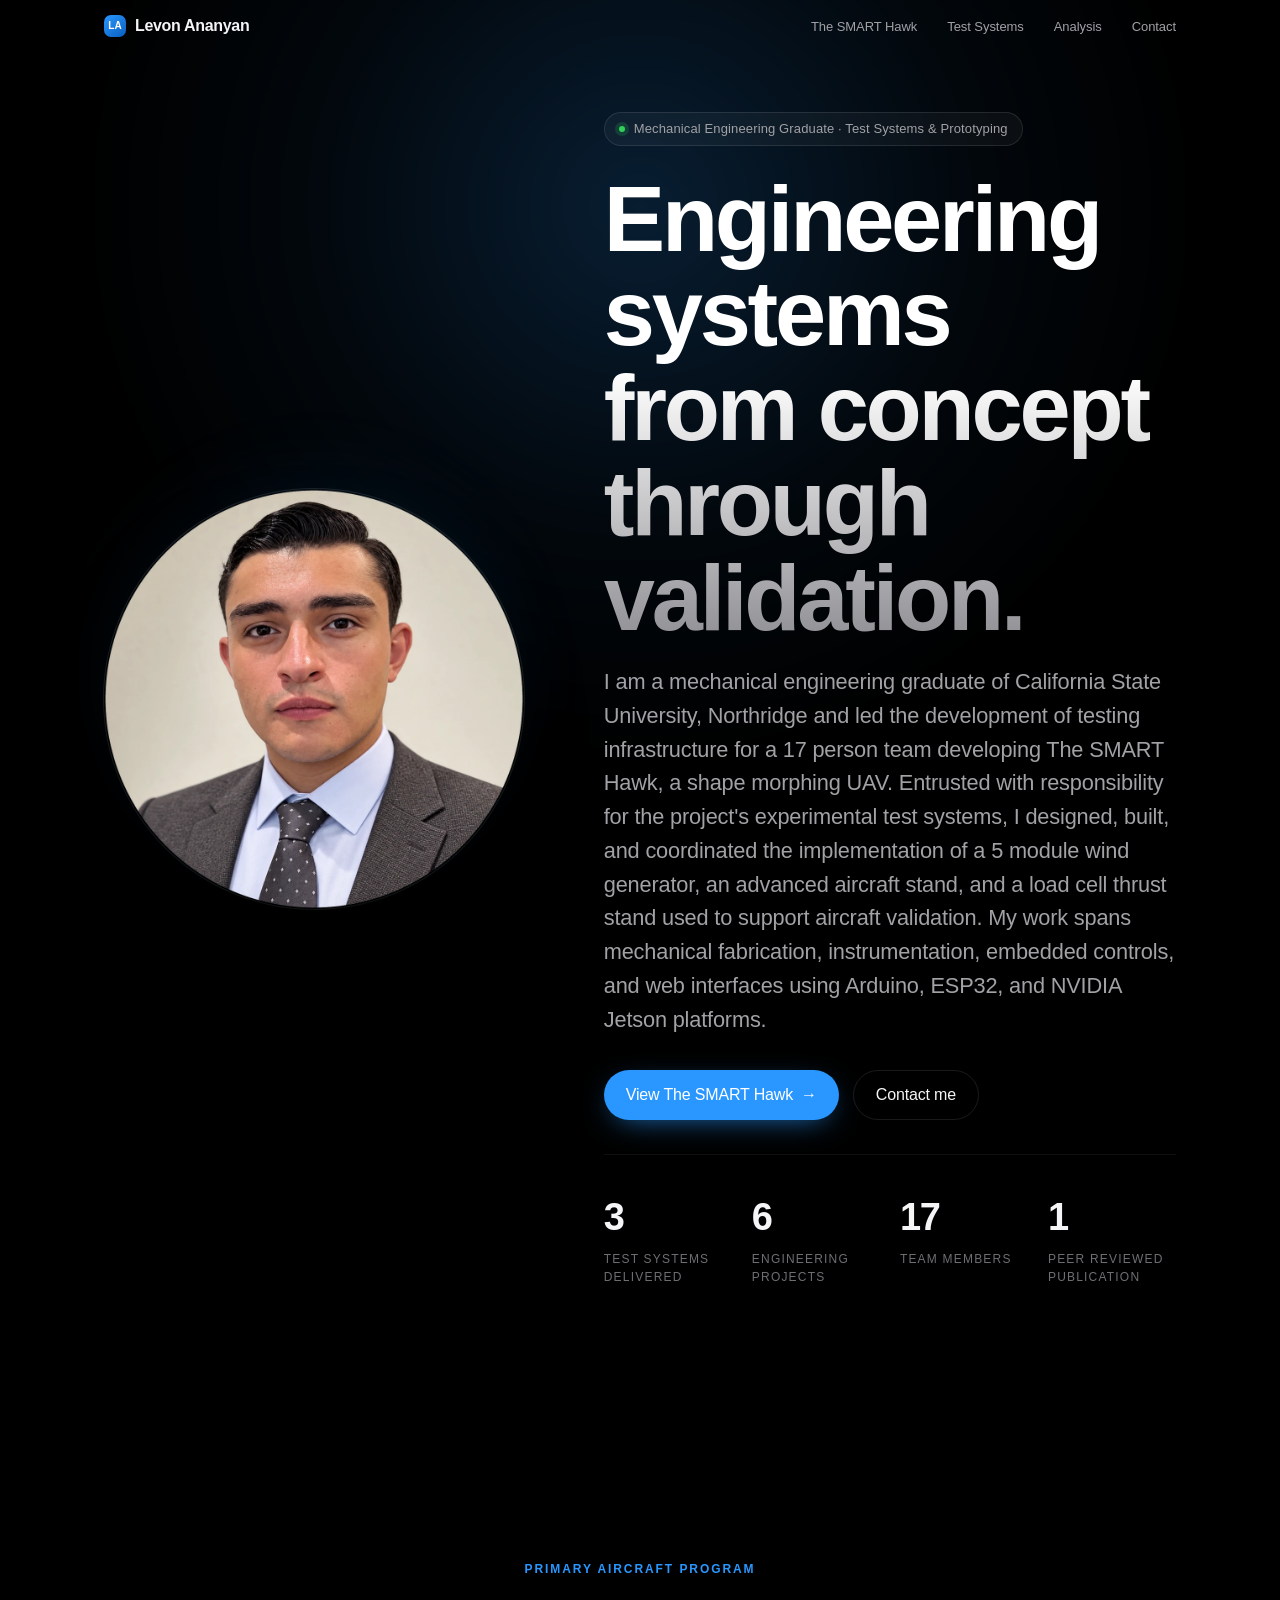
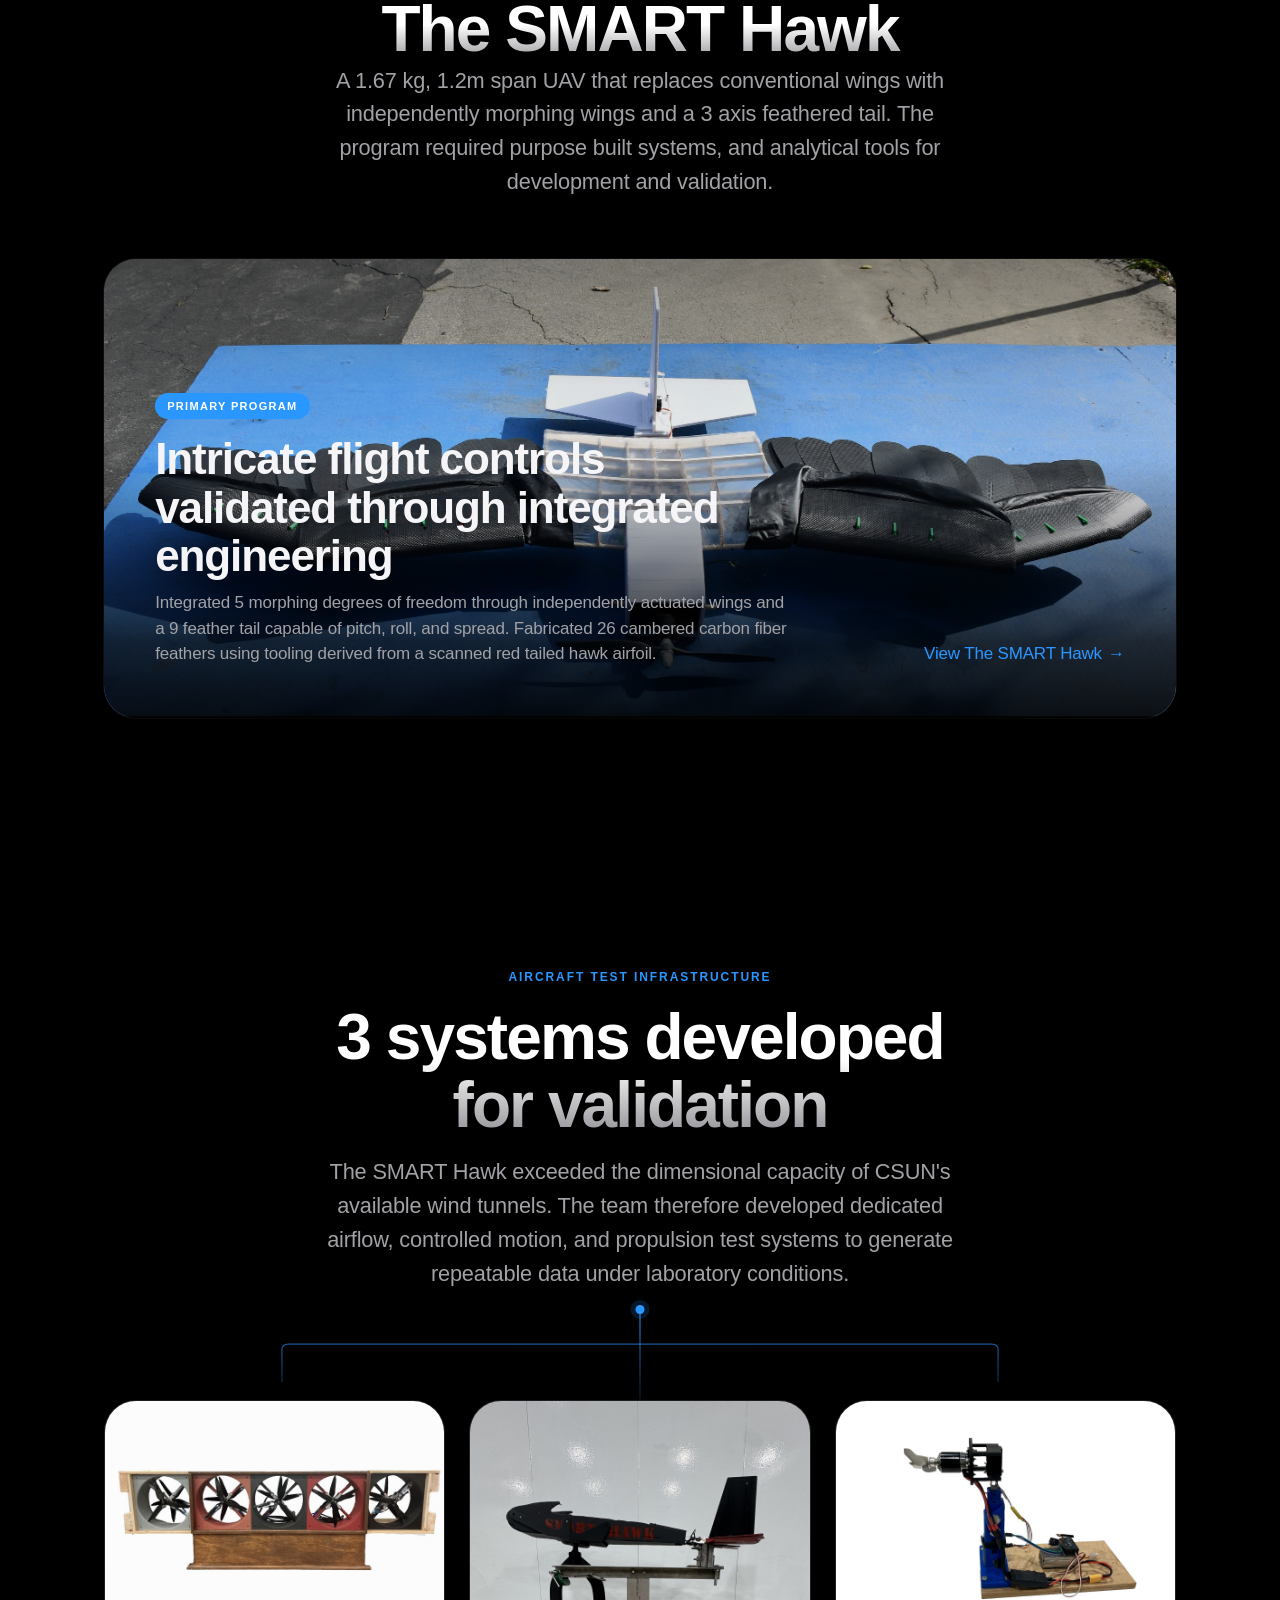
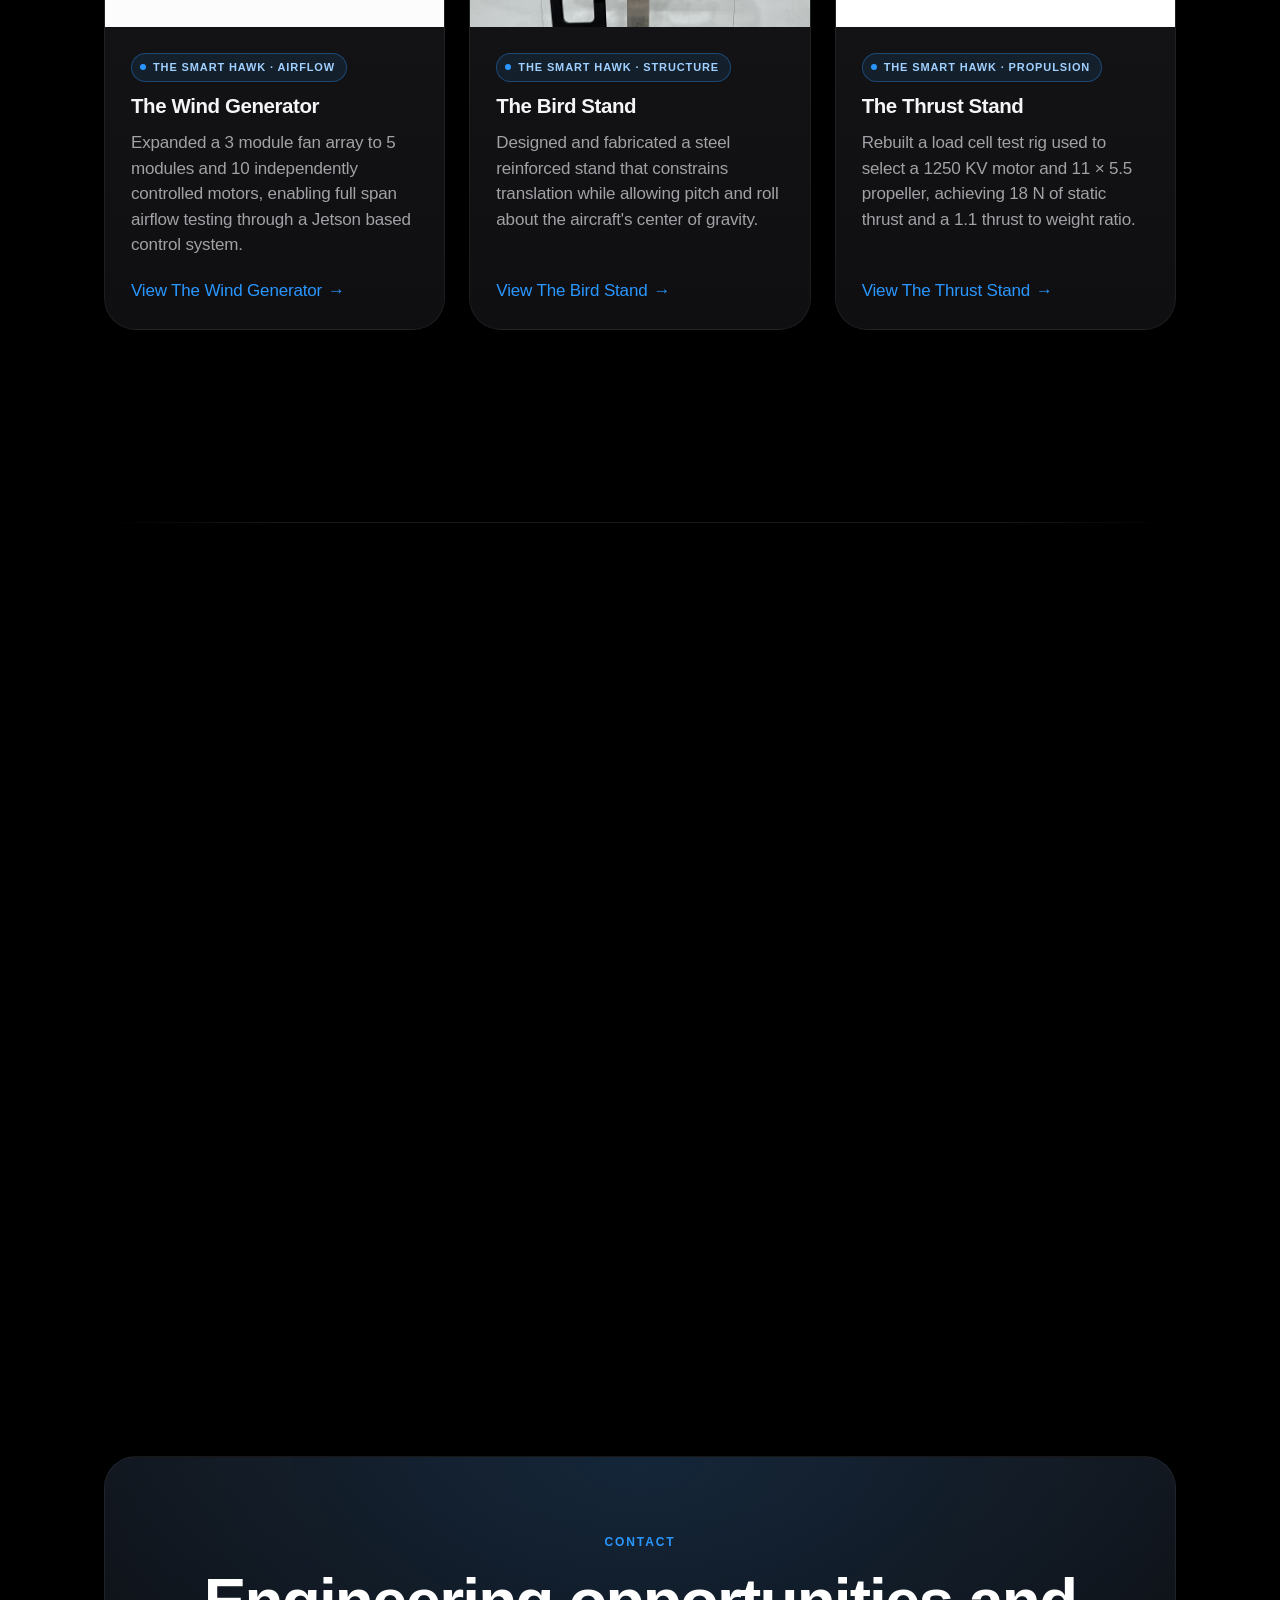
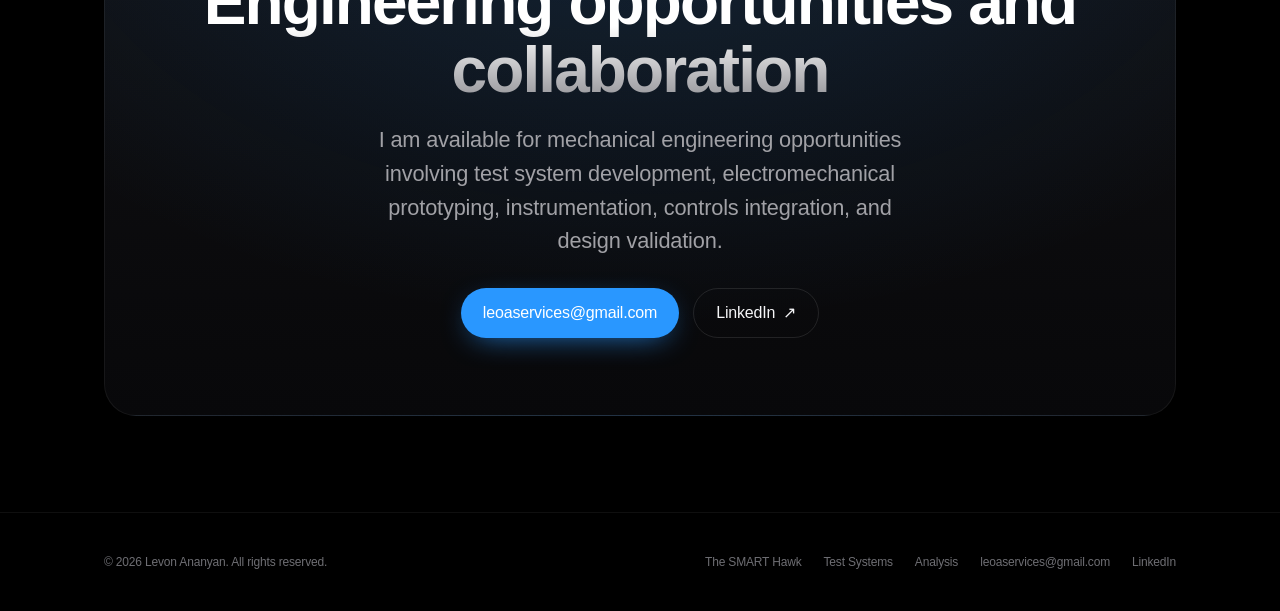
==== index.html @ ef53c71c "Initial commit: mechanical engineering portfolio site Static site: landing page plus five project pa" ====
<!DOCTYPE html>
<html lang="en">
<head>
<meta charset="utf-8">
<meta name="viewport" content="width=device-width, initial-scale=1">
<title>Levon Ananyan — Mechanical Engineering Portfolio</title>
<meta name="description" content="Mechanical engineering portfolio of Levon Ananyan, featuring The SMART Hawk and the test, controls, and analysis systems developed to validate it.">
<meta name="theme-color" content="#000000">
<meta property="og:title" content="Levon Ananyan — Mechanical Engineering Portfolio">
<meta property="og:description" content="The SMART Hawk and the engineering systems developed to design, test, and validate it.">
<meta property="og:type" content="website">
<link rel="stylesheet" href="assets/css/style.css">
</head>
<body>

<div class="progress" aria-hidden="true"></div>

<!-- ===================== NAV ===================== -->
<header class="nav">
  <div class="nav__inner">
    <a class="nav__brand" href="index.html">
      <span class="nav__mark">LA</span>
      <span>Levon Ananyan</span>
    </a>
    <nav>
      <ul class="nav__links">
        <li><a href="#smarthawk">The SMART Hawk</a></li>
        <li><a href="#program">Test Systems</a></li>
        <li><a href="#independent">Analysis</a></li>
        <li><a href="#contact">Contact</a></li>
      </ul>
    </nav>
    <button class="nav__toggle" aria-label="Open navigation menu" aria-expanded="false"><span></span></button>
  </div>
</header>

<main>

<!-- ===================== HERO / ABOUT ===================== -->
<section class="hero" id="about">
  <div class="hero__glow" aria-hidden="true"></div>
  <div class="wrap">
    <div class="hero__grid">

      <!-- PROFILE PICTURE -->
      <div class="hero__portrait" data-reveal="scale">
        <figure class="portrait">
          <picture>
            <source srcset="assets/img/profile.webp" type="image/webp">
            <img src="assets/img/profile.png" alt="Levon Ananyan, mechanical engineering graduate">
          </picture>
        </figure>
      </div>

      <!-- DESCRIPTION OF ME -->
      <div>
        <p class="hero__role" data-reveal style="--d:60ms">
          <span class="dot" aria-hidden="true"></span> Mechanical Engineering Graduate · Test Systems &amp; Prototyping
        </p>
        <h1 class="display gradient-text hero__name" data-reveal style="--d:140ms">
          Engineering systems<br>from concept<br>through validation.
        </h1>
        <p class="lead" data-reveal style="--d:230ms">
          I am a mechanical engineering graduate of California State University, Northridge and led the development of testing infrastructure for a 17 person team developing The SMART Hawk, a shape morphing UAV. Entrusted with responsibility for the project's experimental test systems, I designed, built, and coordinated the implementation of a 5 module wind generator, an advanced aircraft stand, and a load cell thrust stand used to support aircraft validation. My work spans mechanical fabrication, instrumentation, embedded controls, and web interfaces using Arduino, ESP32, and NVIDIA Jetson platforms.
        </p>
        <div class="hero__actions" data-reveal style="--d:320ms">
          <a class="btn" href="#smarthawk">View The SMART Hawk <span aria-hidden="true">→</span></a>
          <a class="btn btn--ghost" href="#contact">Contact me</a>
        </div>

        <div class="stats" data-reveal style="--d:400ms">
          <div class="stat"><div class="stat__n">3</div><div class="stat__l">Test systems delivered</div></div>
          <div class="stat"><div class="stat__n">6</div><div class="stat__l">Engineering projects</div></div>
          <div class="stat"><div class="stat__n">17</div><div class="stat__l">Team members</div></div>
          <div class="stat"><div class="stat__n">1</div><div class="stat__l">Peer reviewed publication</div></div>
        </div>
      </div>

    </div>
  </div>
  <div class="scroll-cue" aria-hidden="true">
    <span>Explore projects</span><span class="scroll-cue__line"></span>
  </div>
</section>

<!-- ===================== FEATURED — SMARTHAWK ===================== -->
<section class="section featured" id="smarthawk">
  <div class="wrap">
    <div class="center" style="margin-bottom:clamp(32px,5vw,60px)">
      <p class="eyebrow" data-reveal>Primary aircraft program</p>
      <h2 class="h1 gradient-text" data-reveal style="--d:80ms">The SMART Hawk</h2>
      <p class="lead" data-reveal style="--d:160ms;margin-inline:auto;max-width:660px">
        A 1.67 kg, 1.2m span UAV that replaces conventional wings with independently
        morphing wings and a 3 axis feathered tail. The program required purpose built systems,
         and analytical tools for development and validation.
      </p>
    </div>

    <div class="featured__media" data-reveal="scale" style="--d:220ms">
      <figure class="media media--21x9 parallax" data-label="The SMART Hawk aircraft">
        <img src="assets/img/smarthawk-hero.jpg" alt="The SMART Hawk with both morphing wings fully extended" data-parallax="0.10">
      </figure>
      <div class="featured__overlay">
        <div class="featured__copy">
          <span class="badge">Primary program</span>
          <h3 class="h2">Intricate flight controls validated through integrated engineering</h3>
          <p class="body" style="margin-top:10px">
            Integrated 5 morphing degrees of freedom through independently actuated wings and a
            9 feather tail capable of pitch, roll, and spread. Fabricated 26 cambered carbon fiber
            feathers using tooling derived from a scanned red tailed hawk airfoil.
          </p>
        </div>
        <a class="link" href="projects/smarthawk.html">View The SMART Hawk <span class="chev">→</span></a>
      </div>
    </div>
  </div>
</section>

<!-- ===================== THE SMARTHAWK PROGRAM (PROJECTS 01–03) ===================== -->
<section class="section section--tight" id="program">
  <div class="wrap">

    <div class="center" style="max-width:660px;margin:0 auto clamp(10px,2vw,20px)">
      <p class="eyebrow" data-reveal>Aircraft test infrastructure</p>
      <h2 class="h1 gradient-text" data-reveal style="--d:80ms">3 systems developed for validation</h2>
      <p class="lead" data-reveal style="--d:160ms;margin-top:16px">
        The SMART Hawk exceeded the dimensional capacity of CSUN's available wind tunnels.
        The team therefore developed dedicated airflow, controlled motion, and propulsion test
        systems to generate repeatable data under laboratory conditions.
      </p>
    </div>

    <!-- Branch diagram: SmartHawk splits into the three projects below -->
    <div class="lineage" data-reveal aria-hidden="true">
      <span class="lineage__node"></span>
      <svg viewBox="0 0 1000 100" preserveAspectRatio="none" role="presentation">
        <defs>
          <linearGradient id="lineageGrad" gradientUnits="userSpaceOnUse" x1="0" y1="0" x2="0" y2="100">
            <stop offset="0%"   stop-color="#2997ff" stop-opacity=".85"/>
            <stop offset="100%" stop-color="#2997ff" stop-opacity=".14"/>
          </linearGradient>
        </defs>
        <path pathLength="1" d="M500 0 V38"/>
        <path pathLength="1" d="M500 38 H172 Q166 38 166 44 V100"/>
        <path pathLength="1" d="M500 38 V100"/>
        <path pathLength="1" d="M500 38 H828 Q834 38 834 44 V100"/>
      </svg>
    </div>

    <div class="grid-3" data-stagger="110">

      <!-- PROJECT 1 — WIND GENERATOR -->
      <a class="card" href="projects/wind-generator.html" data-reveal>
        <div class="card__media">
          <figure class="media media--3x2" data-label="The Wind Generator">
            <img src="assets/img/wind-generator.jpg" alt="The Wind Generator in its 5 module open air configuration">
          </figure>
        </div>
        <div class="card__body">
          <span class="chip chip--program"><span class="chip__dot"></span>The SMART Hawk · Airflow</span>
          <h3 class="h3">The Wind Generator</h3>
          <p class="body">
            Expanded a 3 module fan array to 5 modules and 10 independently controlled
            motors, enabling full span airflow testing through a Jetson based control system.
          </p>
          <span class="link">View The Wind Generator <span class="chev">→</span></span>
        </div>
      </a>

      <!-- PROJECT 2 — BIRD STAND -->
      <a class="card" href="projects/bird-stand.html" data-reveal>
        <div class="card__media">
          <figure class="media media--3x2" data-label="The Bird Stand">
            <img src="assets/img/bird-stand.jpg" alt="The Bird Stand supporting The SMART Hawk">
          </figure>
        </div>
        <div class="card__body">
          <span class="chip chip--program"><span class="chip__dot"></span>The SMART Hawk · Structure</span>
          <h3 class="h3">The Bird Stand</h3>
          <p class="body">
            Designed and fabricated a steel reinforced stand that constrains translation while
            allowing pitch and roll about the aircraft's center of gravity.
          </p>
          <span class="link">View The Bird Stand <span class="chev">→</span></span>
        </div>
      </a>

      <!-- PROJECT 3 — THRUST STAND -->
      <a class="card" href="projects/thrust-stand.html" data-reveal>
        <div class="card__media">
          <figure class="media media--3x2" data-label="The Thrust Stand">
            <img src="assets/img/thrust-stand.jpg" alt="The Thrust Stand configured for motor and propeller testing">
          </figure>
        </div>
        <div class="card__body">
          <span class="chip chip--program"><span class="chip__dot"></span>The SMART Hawk · Propulsion</span>
          <h3 class="h3">The Thrust Stand</h3>
          <p class="body">
            Rebuilt a load cell test rig used to select a 1250 KV motor and 11 &times; 5.5 propeller,
            achieving 18 N of static thrust and a 1.1 thrust to weight ratio.
          </p>
          <span class="link">View The Thrust Stand <span class="chev">→</span></span>
        </div>
      </a>

    </div>
  </div>
</section>

<!-- ===================== INDEPENDENT WORK (PROJECT 04) ===================== -->
<section class="section section--tight" id="independent">
  <div class="wrap">
    <hr class="rule" style="margin-bottom:clamp(48px,7vw,90px)">

    <div style="margin-bottom:clamp(24px,3vw,38px)">
      <p class="eyebrow" data-reveal style="color:var(--text-mute)">Independent fluid systems analysis</p>
      <h2 class="h1 gradient-text" data-reveal style="--d:80ms">Engineering analysis</h2>
      <p class="lead" data-reveal style="--d:160ms;max-width:640px;margin-top:16px">
        An independent numerical study developed to compare pipe network friction models and
        quantify their effect on converged flow distribution and outlet pressure.
      </p>
    </div>

    <!-- PROJECT 4 — STANDALONE -->
    <a class="card card--wide" href="projects/project-4.html" data-reveal>
      <div class="card__media">
        <figure class="media media--3x2 media--contain media--paper" data-label="The Hardy Cross Calculator pipe network">
          <img src="assets/img/project-4.jpg" alt="10 pipe network evaluated with The Hardy Cross Calculator">
        </figure>
      </div>
      <div class="card__body">
        <span class="chip chip--solo"><span class="chip__dot"></span>Independent · Fluid systems</span>
        <h3 class="h2">The Hardy Cross Calculator</h3>
        <p class="body">
          Developed an Excel based Hardy Cross solver for a 10 pipe, 3 loop cast iron network,
          completing 8 iterations per loop to compare Darcy Weisbach and Hazen Williams results.
        </p>
        <span class="link">View The Hardy Cross Calculator <span class="chev">→</span></span>
      </div>
    </a>
  </div>
</section>

<!-- ===================== CONTACT ===================== -->
<section class="section section--tight" id="contact">
  <div class="wrap">
    <div class="contact" data-reveal="scale">
      <p class="eyebrow">Contact</p>
      <h2 class="h1 gradient-text" style="margin-bottom:18px">Engineering opportunities and collaboration</h2>
      <p class="lead" style="max-width:560px;margin:0 auto 30px">
        I am available for mechanical engineering opportunities involving test system development,
        electromechanical prototyping, instrumentation, controls integration, and design validation.
      </p>
      <div style="display:flex;gap:14px;justify-content:center;flex-wrap:wrap">
        <a class="btn" href="mailto:leoaservices@gmail.com">leoaservices@gmail.com</a>
        <a class="btn btn--ghost" href="https://www.linkedin.com/in/levon-ananyan-566929194/" target="_blank" rel="noopener">LinkedIn <span aria-hidden="true">&#8599;</span></a>
      </div>
    </div>
  </div>
</section>

</main>

<!-- ===================== FOOTER ===================== -->
<footer class="footer">
  <div class="wrap footer__inner">
    <span>© <span data-year></span> Levon Ananyan. All rights reserved.</span>
    <nav class="footer__links">
      <a href="#smarthawk">The SMART Hawk</a>
      <a href="#program">Test Systems</a>
      <a href="#independent">Analysis</a>
      <a href="mailto:leoaservices@gmail.com">leoaservices@gmail.com</a>
      <a href="https://www.linkedin.com/in/levon-ananyan-566929194/" target="_blank" rel="noopener">LinkedIn</a>
    </nav>
  </div>
</footer>

<script src="assets/js/main.js"></script>
</body>
</html>
---- assets/css/style.css ----
/* ==========================================================================
   Levon Ananyan — Engineering Portfolio
   style.css  ·  dark, minimal, motion-forward
   ========================================================================== */

/* ---- Design tokens ------------------------------------------------------ */
:root{
  --bg:            #000000;
  --bg-elev:       #08080a;
  --bg-card:       #0f0f11;
  --bg-card-hi:    #16161a;
  --text:          #f5f5f7;
  --text-dim:      #a1a1a6;
  --text-mute:     #6e6e73;
  --accent:        #2997ff;
  --accent-2:      #5ac8fa;
  --line:          rgba(255,255,255,.10);
  --line-soft:     rgba(255,255,255,.06);

  --radius-sm: 14px;
  --radius:    22px;
  --radius-lg: 32px;

  --maxw:  1120px;
  --maxw-narrow: 780px;
  --nav-h: 52px;

  --ease:      cubic-bezier(.22,.61,.36,1);
  --ease-out:  cubic-bezier(.16,1,.30,1);

  --font: "SF Pro Display","SF Pro Text",-apple-system,BlinkMacSystemFont,"Segoe UI",Inter,Roboto,Helvetica,Arial,sans-serif;
  --mono: ui-monospace,SFMono-Regular,"SF Mono",Menlo,Consolas,monospace;
}

/* ---- Reset -------------------------------------------------------------- */
*,*::before,*::after{box-sizing:border-box;}
html{-webkit-text-size-adjust:100%;scroll-behavior:smooth;}
body{
  margin:0;
  background:var(--bg);
  color:var(--text);
  font-family:var(--font);
  font-size:17px;
  line-height:1.5;
  letter-spacing:-.01em;
  -webkit-font-smoothing:antialiased;
  -moz-osx-font-smoothing:grayscale;
  overflow-x:hidden;
}
img,svg,video{display:block;max-width:100%;}
a{color:inherit;text-decoration:none;}
button{font:inherit;color:inherit;background:none;border:0;cursor:pointer;}
h1,h2,h3,h4,p,figure{margin:0;}
::selection{background:var(--accent);color:#fff;}

/* Custom scrollbar (WebKit) */
::-webkit-scrollbar{width:11px;}
::-webkit-scrollbar-track{background:#000;}
::-webkit-scrollbar-thumb{background:#2a2a2e;border-radius:99px;border:3px solid #000;}
::-webkit-scrollbar-thumb:hover{background:#3d3d43;}

/* ---- Layout helpers ----------------------------------------------------- */
.wrap{width:100%;max-width:var(--maxw);margin-inline:auto;padding-inline:24px;}
.wrap--narrow{max-width:var(--maxw-narrow);}
.section{padding-block:clamp(88px,12vw,160px);position:relative;}
section[id]{scroll-margin-top:calc(var(--nav-h) + 24px);}
.section--tight{padding-block:clamp(56px,8vw,96px);}
.center{text-align:center;}

/* ---- Type scale --------------------------------------------------------- */
.eyebrow{
  font-size:12px;font-weight:600;letter-spacing:.16em;text-transform:uppercase;
  color:var(--accent);margin-bottom:18px;
}
.display{
  font-size:clamp(44px,7.4vw,92px);
  line-height:1.03;font-weight:700;letter-spacing:-.035em;
}
.h1{font-size:clamp(36px,5.4vw,64px);line-height:1.06;font-weight:700;letter-spacing:-.03em;}
.h2{font-size:clamp(28px,3.6vw,44px);line-height:1.1;font-weight:600;letter-spacing:-.025em;}
.h3{font-size:clamp(20px,2.2vw,26px);line-height:1.2;font-weight:600;letter-spacing:-.02em;}
.lead{font-size:clamp(18px,1.7vw,22px);line-height:1.55;color:var(--text-dim);font-weight:400;}
.body{color:var(--text-dim);}
.small{font-size:14px;color:var(--text-mute);}
.gradient-text{
  background:linear-gradient(180deg,#ffffff 0%,#ffffff 42%,#8e8e93 100%);
  -webkit-background-clip:text;background-clip:text;color:transparent;
}

/* ---- Link with arrow (Apple-style) -------------------------------------- */
.link{
  display:inline-flex;align-items:center;gap:6px;
  color:var(--accent);font-size:17px;font-weight:400;
  transition:opacity .3s var(--ease);
}
.link .chev{transition:transform .35s var(--ease-out);display:inline-block;}
.link:hover{text-decoration:underline;text-underline-offset:4px;}
.link:hover .chev{transform:translateX(4px);}

.btn{
  display:inline-flex;align-items:center;gap:8px;
  padding:12px 22px;border-radius:980px;
  background:var(--accent);color:#fff;font-size:16px;font-weight:500;
  transition:transform .3s var(--ease-out),background .3s var(--ease),box-shadow .3s var(--ease);
  box-shadow:0 8px 30px -12px rgba(41,151,255,.9);
}
.btn:hover{background:#1a86f0;transform:translateY(-2px);box-shadow:0 16px 40px -14px rgba(41,151,255,1);}
.btn--ghost{
  background:transparent;color:var(--text);border:1px solid var(--line);box-shadow:none;
}
.btn--ghost:hover{background:rgba(255,255,255,.07);border-color:rgba(255,255,255,.22);}

/* ---- Scroll progress bar ------------------------------------------------ */
.progress{
  position:fixed;top:0;left:0;height:2px;width:100%;transform-origin:0 50%;
  transform:scaleX(0);z-index:120;
  background:linear-gradient(90deg,var(--accent),var(--accent-2));
}

/* ---- Navigation --------------------------------------------------------- */
.nav{
  position:fixed;inset:0 0 auto 0;height:var(--nav-h);z-index:100;
  display:flex;align-items:center;
  background:rgba(10,10,12,0);
  border-bottom:1px solid transparent;
  transition:background .4s var(--ease),border-color .4s var(--ease),backdrop-filter .4s var(--ease);
}
.nav.is-stuck{
  background:rgba(12,12,14,.72);
  -webkit-backdrop-filter:saturate(180%) blur(20px);
  backdrop-filter:saturate(180%) blur(20px);
  border-bottom-color:var(--line-soft);
}
.nav__inner{width:100%;max-width:var(--maxw);margin-inline:auto;padding-inline:24px;
  display:flex;align-items:center;justify-content:space-between;gap:24px;}
.nav__brand{font-size:16px;font-weight:600;letter-spacing:-.02em;display:flex;align-items:center;gap:9px;}
.nav__mark{
  width:22px;height:22px;border-radius:7px;display:grid;place-items:center;
  background:linear-gradient(140deg,var(--accent),#0a5fbf);
  font-size:10px;font-weight:700;letter-spacing:.02em;color:#fff;
}
.nav__links{display:flex;align-items:center;gap:30px;list-style:none;margin:0;padding:0;}
.nav__links a{
  font-size:13px;color:var(--text-dim);letter-spacing:-.005em;
  transition:color .25s var(--ease);position:relative;
}
.nav__links a::after{
  content:"";position:absolute;left:0;right:0;bottom:-6px;height:1px;
  background:var(--text);transform:scaleX(0);transform-origin:0 50%;
  transition:transform .35s var(--ease-out);
}
.nav__links a:hover{color:var(--text);}
.nav__links a:hover::after,
.nav__links a.is-active::after{transform:scaleX(1);}
.nav__links a.is-active{color:var(--text);}
.nav__toggle{display:none;width:28px;height:28px;place-items:center;}
.nav__toggle span{display:block;width:18px;height:1.5px;background:var(--text);position:relative;transition:.3s var(--ease);}
.nav__toggle span::before,.nav__toggle span::after{
  content:"";position:absolute;left:0;width:18px;height:1.5px;background:var(--text);transition:.3s var(--ease);}
.nav__toggle span::before{top:-6px;}
.nav__toggle span::after{top:6px;}
.nav.is-open .nav__toggle span{background:transparent;}
.nav.is-open .nav__toggle span::before{top:0;transform:rotate(45deg);}
.nav.is-open .nav__toggle span::after{top:0;transform:rotate(-45deg);}

/* ---- Media / image placeholder ------------------------------------------ */
.media{
  position:relative;overflow:hidden;border-radius:var(--radius);
  background:var(--bg-card);isolation:isolate;
}
.media img{width:100%;height:100%;object-fit:cover;
  transition:transform 1s var(--ease-out),opacity .8s var(--ease);}
.media--1x1{aspect-ratio:1/1;}
.media--4x3{aspect-ratio:4/3;}
.media--3x2{aspect-ratio:3/2;}
.media--16x9{aspect-ratio:16/9;}
.media--21x9{aspect-ratio:21/9;}
.media--4x5{aspect-ratio:4/5;}

/* Placeholder state: shown until a real image file exists */
.media.is-empty img{display:none;}
.media.is-empty{
  background:
    radial-gradient(120% 90% at 50% 0%,rgba(41,151,255,.16),transparent 62%),
    linear-gradient(160deg,#15151a 0%,#0b0b0e 60%,#0a0a0c 100%);
  border:1px solid var(--line-soft);
}
.media.is-empty::before{
  content:"";position:absolute;inset:0;opacity:.5;
  background-image:linear-gradient(rgba(255,255,255,.045) 1px,transparent 1px),
                   linear-gradient(90deg,rgba(255,255,255,.045) 1px,transparent 1px);
  background-size:44px 44px;
  -webkit-mask-image:radial-gradient(80% 70% at 50% 45%,#000 30%,transparent 100%);
  mask-image:radial-gradient(80% 70% at 50% 45%,#000 30%,transparent 100%);
}
.media.is-empty::after{
  content:attr(data-label);
  position:absolute;inset:0;display:grid;place-items:center;
  padding:24px;text-align:center;
  font-size:12px;font-weight:600;letter-spacing:.14em;text-transform:uppercase;
  color:rgba(245,245,247,.42);
}

/* ---- Hero --------------------------------------------------------------- */
.hero{
  position:relative;min-height:100svh;display:flex;align-items:center;
  padding-block:calc(var(--nav-h) + 60px) 120px;overflow:hidden;
}
.hero__glow{
  position:absolute;top:-28%;left:50%;translate:-50% 0;
  width:min(1200px,130vw);aspect-ratio:1;pointer-events:none;z-index:0;
  background:radial-gradient(circle at 50% 50%,rgba(41,151,255,.20),rgba(41,151,255,.05) 38%,transparent 66%);
  filter:blur(20px);
  animation:drift 16s var(--ease) infinite alternate;
}
@keyframes drift{
  from{transform:translate(-2%,-2%) scale(1);}
  to  {transform:translate(3%,3%)  scale(1.10);}
}
.hero__grid{
  position:relative;z-index:1;
  display:grid;grid-template-columns:minmax(0,.85fr) minmax(0,1.15fr);
  gap:clamp(32px,6vw,80px);align-items:center;
}
.hero__portrait{max-width:420px;width:100%;}
.hero__portrait .media{
  border-radius:var(--radius-lg);
  box-shadow:0 40px 90px -40px rgba(0,0,0,.9),0 0 0 1px var(--line-soft);
}
.hero__name{margin-bottom:20px;}
.hero__role{
  display:inline-flex;align-items:center;gap:9px;margin-bottom:26px;
  padding:6px 14px;border-radius:980px;border:1px solid var(--line);
  background:rgba(255,255,255,.04);
  font-size:13px;color:var(--text-dim);letter-spacing:.01em;
}
.hero__role .dot{width:6px;height:6px;border-radius:50%;background:#30d158;
  box-shadow:0 0 0 4px rgba(48,209,88,.16);}
.hero__actions{display:flex;flex-wrap:wrap;gap:14px;margin-top:34px;}
.scroll-cue{
  position:absolute;left:50%;bottom:30px;translate:-50% 0;z-index:2;
  display:flex;flex-direction:column;align-items:center;gap:8px;
  font-size:11px;letter-spacing:.18em;text-transform:uppercase;color:var(--text-mute);
}
.scroll-cue__line{width:1px;height:38px;background:linear-gradient(180deg,var(--text-mute),transparent);
  animation:cue 2.2s var(--ease) infinite;}
@keyframes cue{0%{opacity:.15;transform:scaleY(.3);transform-origin:top;}
  50%{opacity:1;transform:scaleY(1);transform-origin:top;}
  100%{opacity:.15;transform:scaleY(.3);transform-origin:bottom;}}

/* ---- Featured (Bird) ---------------------------------------------------- */
.featured{position:relative;}
.featured__media{
  position:relative;border-radius:var(--radius-lg);overflow:hidden;
  box-shadow:0 60px 120px -60px rgba(0,0,0,1),0 0 0 1px var(--line-soft);
}
.featured__media .media{border-radius:0;}
.featured__media::before{
  content:"";position:absolute;inset:0;z-index:1;pointer-events:none;
  background:linear-gradient(180deg,rgba(0,0,0,.34),rgba(0,0,0,0) 42%);
}
.featured__overlay{z-index:2;}
.featured__overlay{
  position:absolute;inset:auto 0 0 0;padding:clamp(24px,4vw,52px);
  background:linear-gradient(0deg,rgba(0,0,0,.92) 0%,rgba(0,0,0,.80) 20%,rgba(0,0,0,.40) 46%,rgba(0,0,0,.10) 68%,transparent 88%);
  display:flex;flex-wrap:wrap;align-items:flex-end;justify-content:space-between;gap:20px;
}
.featured__copy{max-width:640px;}
.badge{
  display:inline-block;padding:5px 12px;border-radius:980px;margin-bottom:16px;
  background:var(--accent);color:#fff;
  font-size:11px;font-weight:600;letter-spacing:.12em;text-transform:uppercase;
}
.parallax{will-change:transform;}

/* ---- Project grid ------------------------------------------------------- */
.grid-projects{
  display:grid;grid-template-columns:repeat(2,minmax(0,1fr));
  gap:clamp(18px,2.4vw,28px);
}
.card{
  position:relative;display:flex;flex-direction:column;
  background:linear-gradient(180deg,var(--bg-card-hi),var(--bg-card));
  border:1px solid var(--line-soft);border-radius:var(--radius-lg);
  overflow:hidden;isolation:isolate;
  transition:transform .5s var(--ease-out),border-color .5s var(--ease),box-shadow .5s var(--ease);
}
.card::after{ /* cursor-follow sheen */
  content:"";position:absolute;inset:0;pointer-events:none;opacity:0;z-index:2;
  background:radial-gradient(340px circle at var(--mx,50%) var(--my,50%),rgba(255,255,255,.07),transparent 62%);
  transition:opacity .4s var(--ease);
}
.card:hover{transform:translateY(-6px);border-color:rgba(255,255,255,.16);
  box-shadow:0 40px 70px -40px rgba(0,0,0,.95);}
.card:hover::after{opacity:1;}
.card:hover .media img{transform:scale(1.05);}
.card__media .media{border-radius:0;}
.card__body{padding:clamp(22px,2.6vw,32px);display:flex;flex-direction:column;gap:12px;flex:1;}
.card__meta{
  font-size:11px;font-weight:600;letter-spacing:.14em;text-transform:uppercase;color:var(--text-mute);
}
.card__body .link{margin-top:auto;padding-top:8px;}

/* ---- Split section (Manufacturing / About) ------------------------------ */
.split{
  display:grid;grid-template-columns:repeat(2,minmax(0,1fr));
  gap:clamp(28px,5vw,72px);align-items:center;
}
.split--reverse .split__media{order:2;}

/* ---- Stat row ----------------------------------------------------------- */
.stats{display:grid;grid-template-columns:repeat(4,minmax(0,1fr));gap:20px;
  border-top:1px solid var(--line-soft);padding-top:34px;margin-top:34px;}
.stat__n{font-size:clamp(26px,3vw,38px);font-weight:600;letter-spacing:-.03em;}
.stat__l{font-size:12px;letter-spacing:.1em;text-transform:uppercase;color:var(--text-mute);margin-top:4px;}

/* ---- Contact ------------------------------------------------------------ */
.contact{
  border-radius:var(--radius-lg);padding:clamp(40px,6vw,80px);text-align:center;
  background:radial-gradient(120% 140% at 50% 0%,rgba(41,151,255,.16),transparent 60%),
             linear-gradient(180deg,#111114,#08080a);
  border:1px solid var(--line-soft);
}

/* ---- Footer ------------------------------------------------------------- */
.footer{border-top:1px solid var(--line-soft);padding-block:40px;color:var(--text-mute);font-size:12px;}
.footer__inner{display:flex;flex-wrap:wrap;gap:16px;justify-content:space-between;align-items:center;}
.footer a{color:var(--text-mute);transition:color .25s var(--ease);}
.footer a:hover{color:var(--text);}
.footer__links{display:flex;gap:22px;flex-wrap:wrap;}

/* ---- Detail pages ------------------------------------------------------- */
.page-hero{padding-block:calc(var(--nav-h) + clamp(70px,10vw,130px)) clamp(40px,6vw,70px);position:relative;}
.crumb{display:inline-flex;align-items:center;gap:6px;color:var(--text-mute);font-size:13px;margin-bottom:26px;
  transition:color .25s var(--ease);}
.crumb:hover{color:var(--text);}
.specs{
  display:grid;grid-template-columns:repeat(auto-fit,minmax(280px,1fr));gap:1px;
  background:var(--line-soft);border:1px solid var(--line-soft);border-radius:var(--radius);overflow:hidden;
}
.spec{background:var(--bg-elev);padding:22px 24px;}
.spec__k{font-size:11px;letter-spacing:.12em;text-transform:uppercase;color:var(--text-mute);}
.spec__v{font-size:18px;font-weight:500;margin-top:6px;}
.gallery{display:grid;grid-template-columns:repeat(auto-fit,minmax(280px,1fr));gap:clamp(14px,2vw,22px);}
.prose{max-width:var(--maxw-narrow);}
.prose p{color:var(--text-dim);margin-bottom:18px;}
.prose h3{margin:38px 0 14px;}
.prose ul{color:var(--text-dim);padding-left:20px;margin:0 0 18px;}
.prose li{margin-bottom:8px;}

/* Evolution timeline */
.timeline{position:relative;display:grid;gap:clamp(40px,6vw,84px);}
.timeline::before{
  content:"";position:absolute;left:0;top:0;bottom:0;width:1px;
  background:linear-gradient(180deg,transparent,var(--line) 8%,var(--line) 92%,transparent);
}
.tl-item{position:relative;padding-left:clamp(28px,4vw,56px);}
.tl-item::before{
  content:"";position:absolute;left:-4px;top:10px;width:9px;height:9px;border-radius:50%;
  background:var(--accent);box-shadow:0 0 0 5px rgba(41,151,255,.16);
}
.tl-item__stage{font-size:11px;font-weight:600;letter-spacing:.14em;text-transform:uppercase;color:var(--accent);}
.tl-item__grid{display:grid;grid-template-columns:minmax(0,1fr) minmax(0,1fr);
  gap:clamp(20px,3vw,40px);align-items:center;margin-top:16px;}

/* Next-project pager */
.pager{border-top:1px solid var(--line-soft);padding-block:clamp(40px,6vw,72px);}
.pager__row{display:flex;flex-wrap:wrap;justify-content:space-between;align-items:center;gap:18px;}

/* ---- Scroll reveal ------------------------------------------------------ */
[data-reveal]{
  opacity:0;transform:translateY(26px);
  transition:opacity .9s var(--ease-out),transform .9s var(--ease-out);
  transition-delay:var(--d,0ms);
}
[data-reveal].is-in{opacity:1;transform:none;}
[data-reveal="scale"]{transform:scale(.965);}
[data-reveal="scale"].is-in{transform:none;}
[data-reveal="left"]{transform:translateX(-28px);}
[data-reveal="right"]{transform:translateX(28px);}
[data-reveal="left"].is-in,[data-reveal="right"].is-in{transform:none;}

/* ---- Responsive --------------------------------------------------------- */
@media (max-width:1024px), (max-height:760px){
  /* hero content gets tall — the scroll cue would collide with the stat row */
  .scroll-cue{display:none;}
}
@media (max-width:900px){
  .hero{min-height:0;padding-block:calc(var(--nav-h) + 48px) 80px;}
  .hero__grid{grid-template-columns:1fr;text-align:left;}
  .hero__portrait{max-width:280px;}
  .grid-projects{grid-template-columns:1fr;}
  .split{grid-template-columns:1fr;}
  .split--reverse .split__media{order:0;}
  .stats{grid-template-columns:repeat(2,1fr);row-gap:26px;}
  .tl-item__grid{grid-template-columns:1fr;}
  .nav__links{
    position:fixed;inset:var(--nav-h) 0 auto 0;flex-direction:column;align-items:stretch;gap:0;
    background:rgba(12,12,14,.94);
    -webkit-backdrop-filter:blur(20px);backdrop-filter:blur(20px);
    border-bottom:1px solid var(--line-soft);
    padding:8px 24px 20px;
    opacity:0;visibility:hidden;transform:translateY(-8px);
    transition:opacity .3s var(--ease),transform .3s var(--ease),visibility .3s;
  }
  .nav__links a{padding:14px 0;font-size:16px;border-bottom:1px solid var(--line-soft);}
  .nav__links a::after{display:none;}
  .nav.is-open .nav__links{opacity:1;visibility:visible;transform:none;}
  .nav.is-open{background:rgba(12,12,14,.92);-webkit-backdrop-filter:blur(20px);backdrop-filter:blur(20px);}
  .nav__toggle{display:grid;}
}
@media (max-width:760px){
  /* On narrow screens the 21:9 banner is too short to hold the caption:
     drop the caption out of the image and stack it underneath. */
  .featured__media{box-shadow:none;overflow:visible;}
  .featured__media .media{border-radius:var(--radius-lg);}
  .featured__overlay{
    position:static;padding:26px 4px 0;background:none;
    flex-direction:column;align-items:flex-start;
  }
  .featured__copy{max-width:none;}
}
@media (max-width:560px){
  .stats{grid-template-columns:1fr 1fr;}
}

/* ---- Reduced motion ----------------------------------------------------- */
@media (prefers-reduced-motion:reduce){
  html{scroll-behavior:auto;}
  *,*::before,*::after{animation-duration:.001ms !important;animation-iteration-count:1 !important;
    transition-duration:.001ms !important;}
  [data-reveal]{opacity:1 !important;transform:none !important;}
}

/* ==========================================================================
   Program / lineage — SmartHawk and the projects that came out of it
   ========================================================================== */

/* Small pill used to label a project's lineage */
.chip{
  display:inline-flex;align-items:center;gap:7px;
  padding:5px 11px 5px 8px;border-radius:980px;
  font-size:11px;font-weight:600;letter-spacing:.08em;text-transform:uppercase;
  border:1px solid var(--line);background:rgba(255,255,255,.04);color:var(--text-dim);
  transition:border-color .3s var(--ease),color .3s var(--ease),background .3s var(--ease);
}
.chip__dot{width:6px;height:6px;border-radius:50%;background:var(--accent);flex:none;}
.chip--program{border-color:rgba(41,151,255,.34);background:rgba(41,151,255,.10);color:#9fd0ff;}
.chip--solo{border-color:rgba(255,255,255,.16);background:rgba(255,255,255,.05);color:var(--text-dim);}
.chip--solo .chip__dot{background:var(--text-mute);}
a.chip:hover{border-color:rgba(41,151,255,.6);color:#cfe7ff;}
.card__body .chip{align-self:flex-start;}

/* The branching diagram between SmartHawk and projects 01–03 */
.lineage{
  position:relative;width:100%;height:clamp(56px,7vw,96px);
  margin-bottom:0;pointer-events:none;
}
.lineage svg{width:100%;height:100%;display:block;overflow:visible;}
.lineage path{
  fill:none;stroke:url(#lineageGrad);stroke-width:1.25;
  vector-effect:non-scaling-stroke;
  stroke-dasharray:1;stroke-dashoffset:1;
  transition:stroke-dashoffset 1.6s var(--ease-out);
}
.lineage.is-in path{stroke-dashoffset:0;}
.lineage path:nth-of-type(2){transition-delay:.10s;}
.lineage path:nth-of-type(3){transition-delay:.20s;}
.lineage path:nth-of-type(4){transition-delay:.30s;}
.lineage__node{
  position:absolute;top:-5px;left:50%;translate:-50% 0;
  width:9px;height:9px;border-radius:50%;background:var(--accent);
  box-shadow:0 0 0 5px rgba(41,151,255,.16);
  opacity:0;transform:scale(.4);
  transition:opacity .5s var(--ease),transform .5s var(--ease-out);
}
.lineage.is-in .lineage__node{opacity:1;transform:scale(1);}

/* Three-up grid for the program projects */
.grid-3{
  display:grid;grid-template-columns:repeat(3,minmax(0,1fr));
  gap:clamp(16px,2vw,24px);
}
.grid-3 .card__body{padding:clamp(20px,2.2vw,26px);}
.grid-3 .h3{font-size:clamp(19px,1.6vw,22px);}

/* Wide, visually separate card for the independent project */
.card--wide{
  display:grid;grid-template-columns:minmax(0,1.05fr) minmax(0,1fr);
  align-items:stretch;border-style:dashed;border-color:rgba(255,255,255,.14);
}
.card--wide .card__media{height:100%;}
.card--wide .card__media .media{height:100%;min-height:280px;}
.card--wide .card__body{justify-content:center;padding:clamp(28px,3.4vw,48px);gap:14px;}

/* Divider that separates the program from independent work */
.rule{
  height:1px;border:0;margin:0;
  background:linear-gradient(90deg,transparent,var(--line) 18%,var(--line) 82%,transparent);
}

/* "Part of" strip at the top of a program project page */
.lineage-bar{
  display:flex;flex-wrap:wrap;align-items:center;gap:12px;
  padding:14px 18px;border:1px solid var(--line-soft);border-radius:var(--radius);
  background:linear-gradient(90deg,rgba(41,151,255,.10),rgba(41,151,255,0) 70%);
  font-size:14px;color:var(--text-dim);
}
.lineage-bar strong{color:var(--text);font-weight:500;}

@media (max-width:900px){
  .grid-3{grid-template-columns:1fr;}
  .card--wide{grid-template-columns:1fr;}
  .card--wide .card__media .media{min-height:0;aspect-ratio:3/2;}
  .lineage{display:none;}
}

/* ==========================================================================
   Project-page content blocks (figures, captions, KPIs, callouts)
   ========================================================================== */

/* Diagrams and product shots that must not be cropped */
.media--contain img{object-fit:contain;}
.media--paper{background:#fff;}
.media--paper img{padding:10px;}

/* Figure + caption */
.fig{display:flex;flex-direction:column;gap:10px;}
.fig__cap{font-size:13px;line-height:1.5;color:var(--text-mute);}
.fig__cap b{color:var(--text-dim);font-weight:500;}

.figpair{display:grid;grid-template-columns:repeat(2,minmax(0,1fr));gap:clamp(16px,2.4vw,28px);}
.figtrio{display:grid;grid-template-columns:repeat(3,minmax(0,1fr));gap:clamp(14px,2vw,22px);}

/* Big-number result callouts */
.kpis{display:grid;grid-template-columns:repeat(auto-fit,minmax(190px,1fr));gap:clamp(16px,2vw,24px);}
.kpi{
  padding:24px 26px;border:1px solid var(--line-soft);border-radius:var(--radius);
  background:linear-gradient(180deg,var(--bg-card-hi),var(--bg-card));
}
.kpi__n{font-size:clamp(28px,3.2vw,40px);font-weight:600;letter-spacing:-.03em;color:var(--accent-2);}
.kpi__l{font-size:14px;color:var(--text-dim);margin-top:8px;line-height:1.45;}

/* Two-column feature row inside a project page */
.duo{display:grid;grid-template-columns:repeat(2,minmax(0,1fr));gap:clamp(28px,4vw,56px);align-items:center;}

/* Bordered note */
.callout{
  border:1px dashed rgba(255,255,255,.18);border-radius:var(--radius);
  padding:22px 26px;background:rgba(255,255,255,.02);
}
.callout__k{font-size:11px;font-weight:600;letter-spacing:.14em;text-transform:uppercase;color:var(--text-mute);margin-bottom:8px;}

/* Definition-style list for subsystem breakdowns */
.dl{display:grid;gap:2px;}
.dl__row{display:grid;grid-template-columns:150px minmax(0,1fr);gap:18px;padding:14px 0;border-top:1px solid var(--line-soft);}
.dl__row:last-child{border-bottom:1px solid var(--line-soft);}
.dl__k{font-size:13px;letter-spacing:.06em;text-transform:uppercase;color:var(--text-mute);}
.dl__v{color:var(--text-dim);}
.dl__v strong{color:var(--text);font-weight:500;}

@media (max-width:820px){
  .figpair,.figtrio,.duo{grid-template-columns:1fr;}
  .dl__row{grid-template-columns:1fr;gap:4px;}
}

/* ==========================================================================
   Video + evidence ledger
   ========================================================================== */
.videobox{
  position:relative;border-radius:var(--radius-lg);overflow:hidden;
  background:#000;border:1px solid var(--line-soft);
  box-shadow:0 60px 120px -60px #000;
}
.videobox video{display:block;width:100%;height:auto;}

/* Two-column "what is proven / what is not" ledger */
.callout--proven{
  border-style:solid;border-color:rgba(48,209,88,.30);
  background:linear-gradient(180deg,rgba(48,209,88,.07),rgba(48,209,88,.02));
}
.callout--proven .callout__k{color:#5fd97e;}
.callout--open{border-style:dashed;border-color:rgba(255,255,255,.20);}
.callout ul{margin:0;padding-left:18px;color:var(--text-dim);}
.callout li{margin-bottom:12px;}
.callout li:last-child{margin-bottom:0;}
.callout li strong{color:var(--text);font-weight:500;}
.callout__note{font-size:13px;color:var(--text-mute);margin-top:14px;}

/* ==========================================================================
   Data table
   ========================================================================== */
.tablewrap{overflow-x:auto;border:1px solid var(--line-soft);border-radius:var(--radius);}
table.data{width:100%;border-collapse:collapse;font-size:15px;min-width:520px;}
table.data th,table.data td{padding:12px 18px;text-align:right;white-space:nowrap;}
table.data th:first-child,table.data td:first-child{text-align:left;}
table.data thead th{
  font-size:11px;letter-spacing:.12em;text-transform:uppercase;color:var(--text-mute);
  font-weight:600;background:var(--bg-card);border-bottom:1px solid var(--line-soft);
}
table.data tbody td{color:var(--text-dim);border-bottom:1px solid var(--line-soft);font-variant-numeric:tabular-nums;}
table.data tbody tr:last-child td{border-bottom:0;}
table.data tbody tr:hover td{background:rgba(255,255,255,.03);color:var(--text);}
table.data td.num{font-family:var(--mono);font-size:14px;}
table.data td.flag{color:#ffb340;}

/* ==========================================================================
   Circular hero portrait
   ========================================================================== */
.portrait{position:relative;margin:0;aspect-ratio:1/1;width:100%;}
.portrait::before{                 /* soft halo so the disc sits in the dark page */
  content:"";position:absolute;inset:-12%;border-radius:50%;pointer-events:none;
  background:radial-gradient(circle at 50% 45%,rgba(41,151,255,.20),rgba(41,151,255,0) 62%);
  filter:blur(26px);
}
.portrait picture{display:block;width:100%;height:100%;}
.portrait img{
  position:relative;display:block;width:100%;height:100%;object-fit:cover;
  border-radius:50%;
  box-shadow:0 40px 90px -40px rgba(0,0,0,.95), 0 0 0 1px rgba(255,255,255,.10);
  transition:transform .8s var(--ease-out);
}
.portrait:hover img{transform:scale(1.02);}

/* ==========================================================================
   Mobile fixes
   ========================================================================== */

/* The scroll-reveal start state translated elements 28px sideways, which pushed
   the page wider than the viewport on phones before they animated in. Reveal
   vertically instead at small sizes, and clip any decorative overhang. */
html{overflow-x:clip;}
@media (max-width:820px){
  [data-reveal="left"],[data-reveal="right"]{transform:translateY(22px);}
  [data-reveal="left"].is-in,[data-reveal="right"].is-in{transform:none;}
}

/* Touch targets: 12–13px links were only ~18px tall. */
@media (max-width:820px){
  .footer__inner{gap:10px;}
  .footer__links{gap:2px 22px;}
  .footer__links a,
  .crumb,
  .link{display:inline-flex;align-items:center;min-height:40px;}
  .card__body .link{min-height:36px;}
  .nav__links a{min-height:44px;display:flex;align-items:center;}
  .nav__brand{min-height:44px;}
  .nav__toggle{width:44px;height:44px;margin-right:-10px;}
  .chip{min-height:30px;}
}
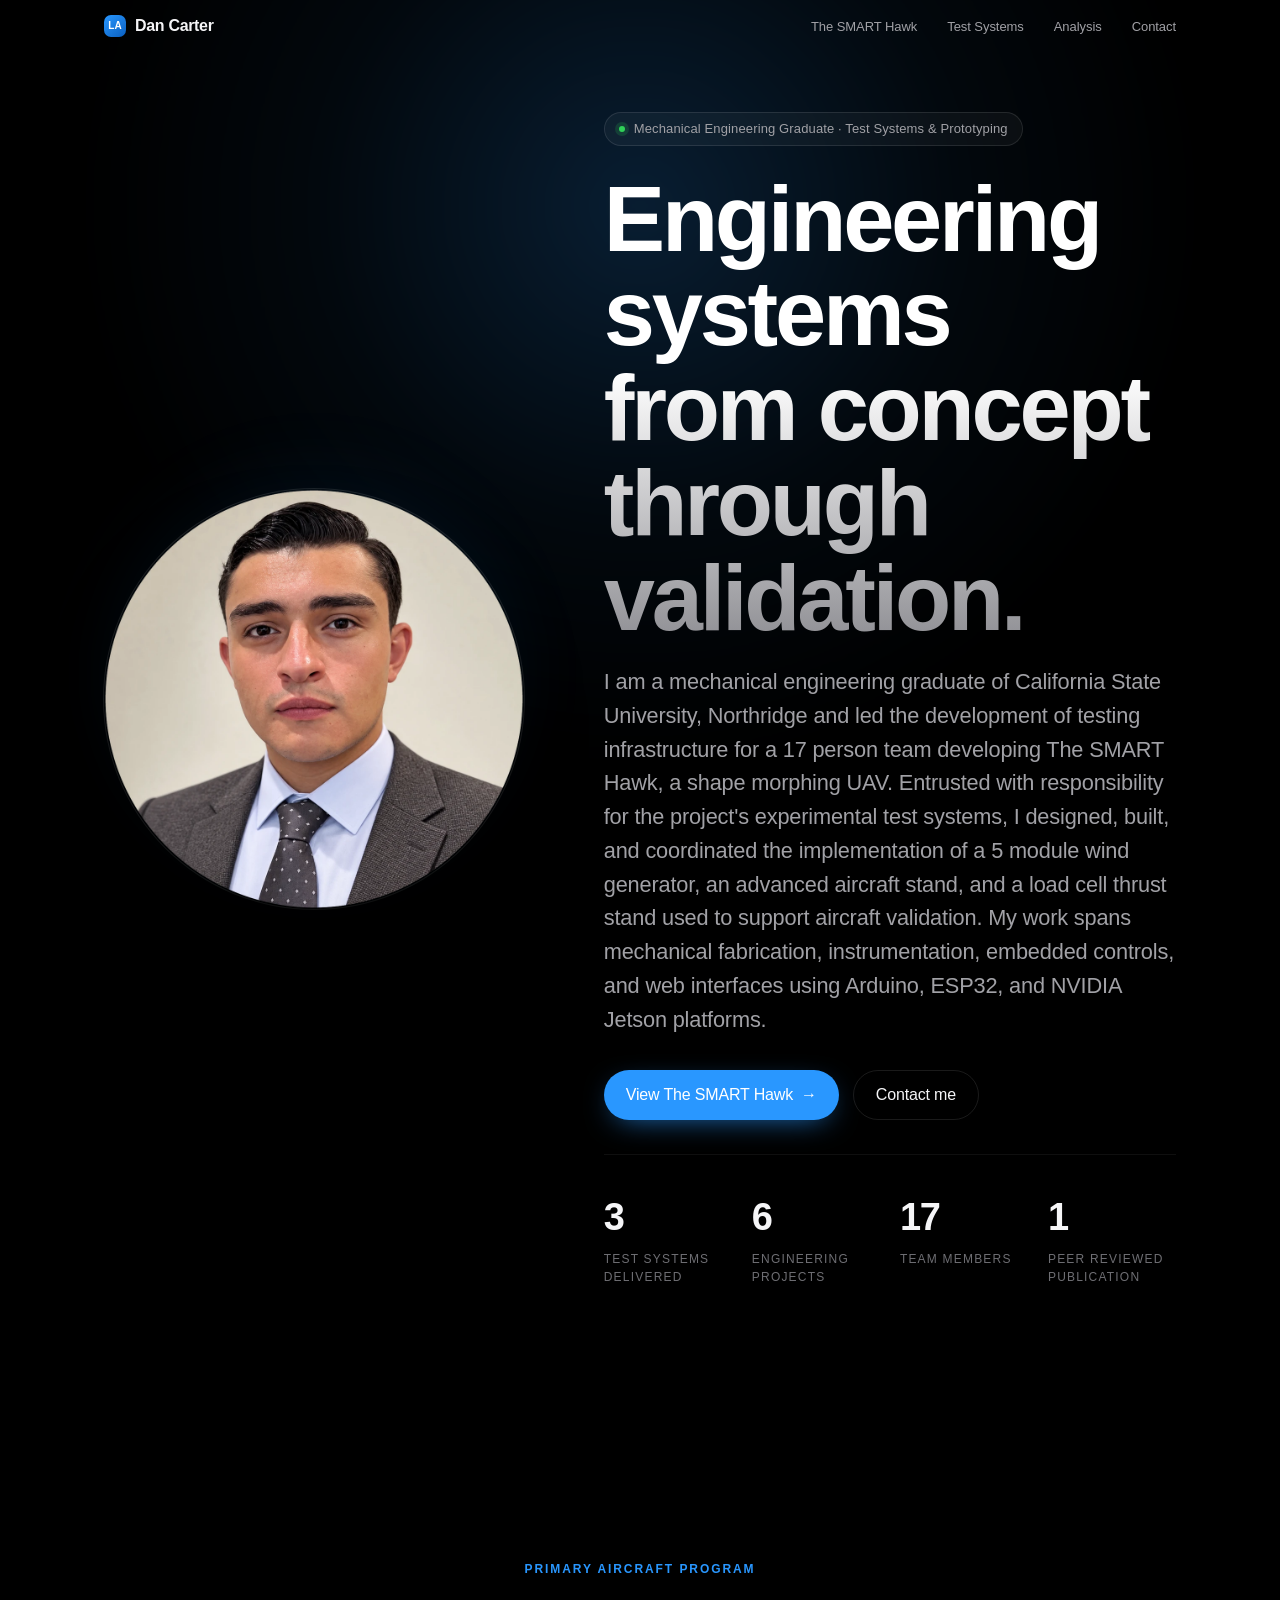
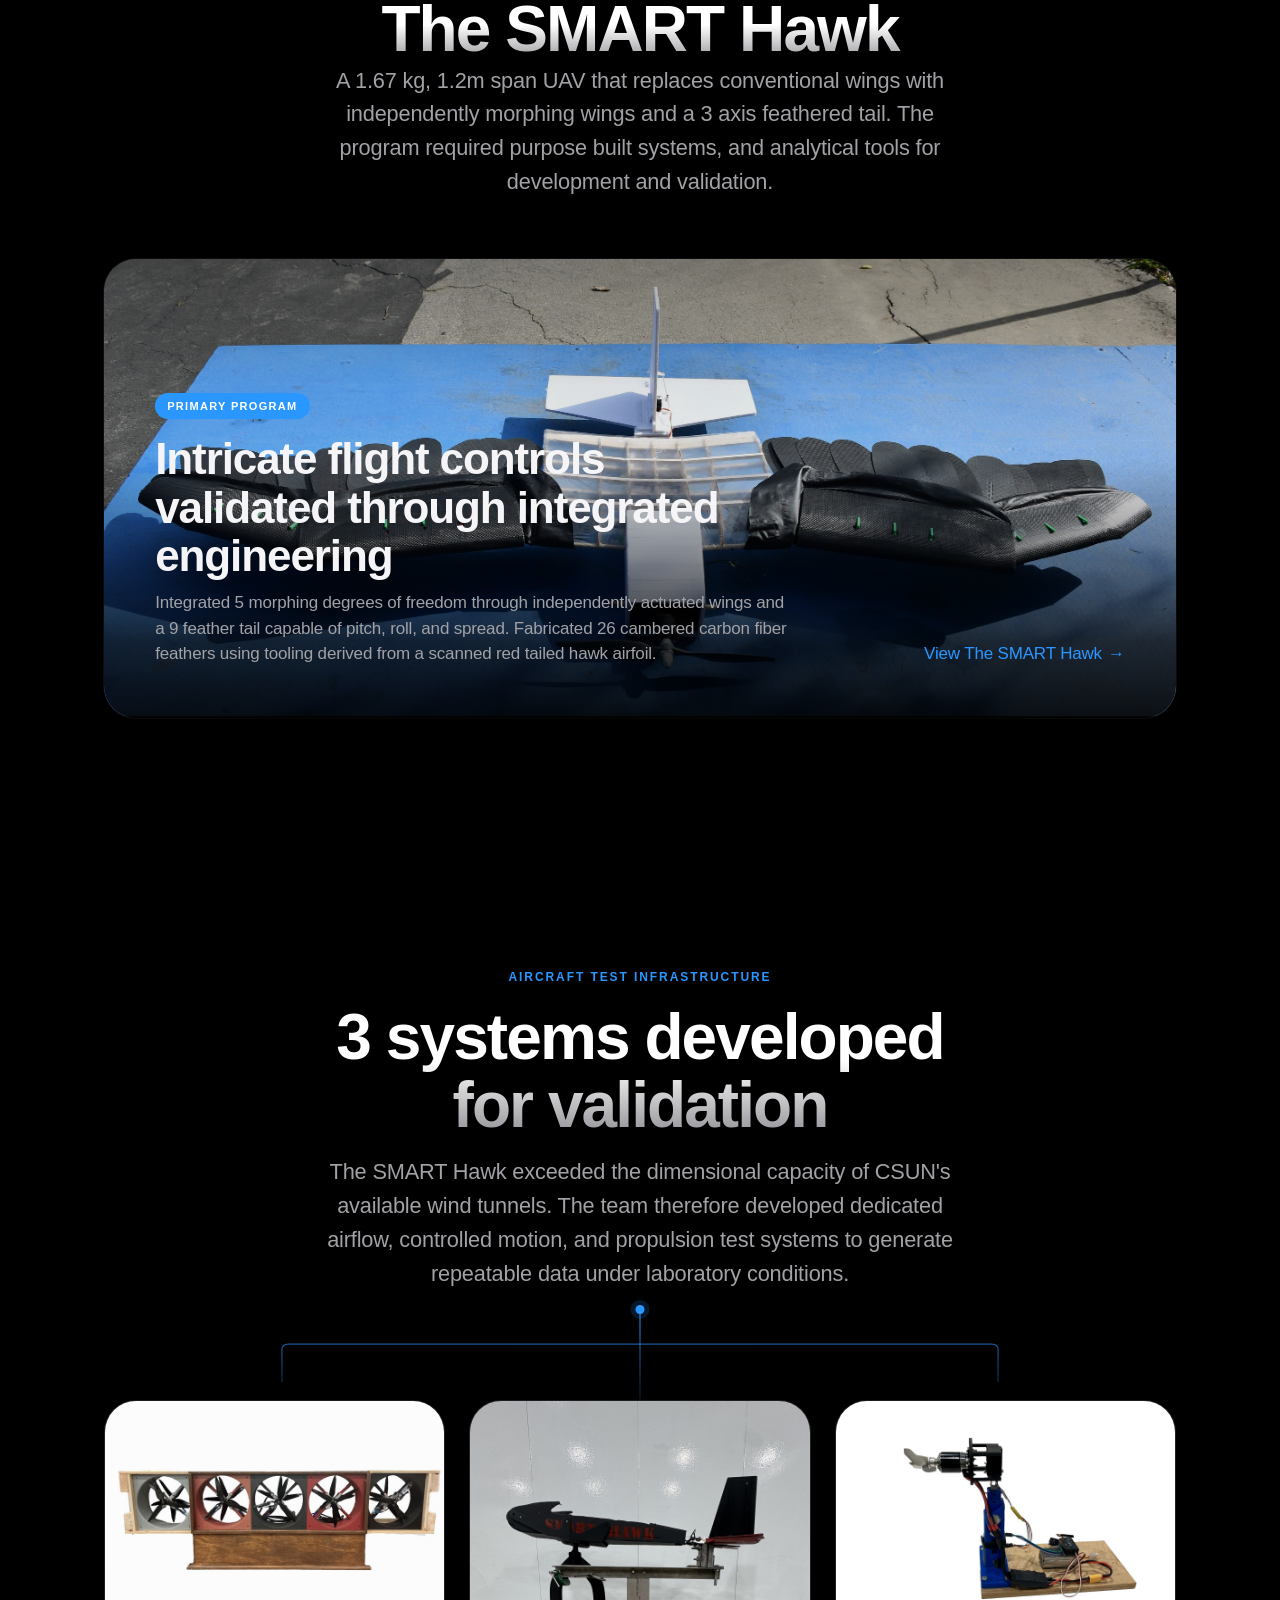
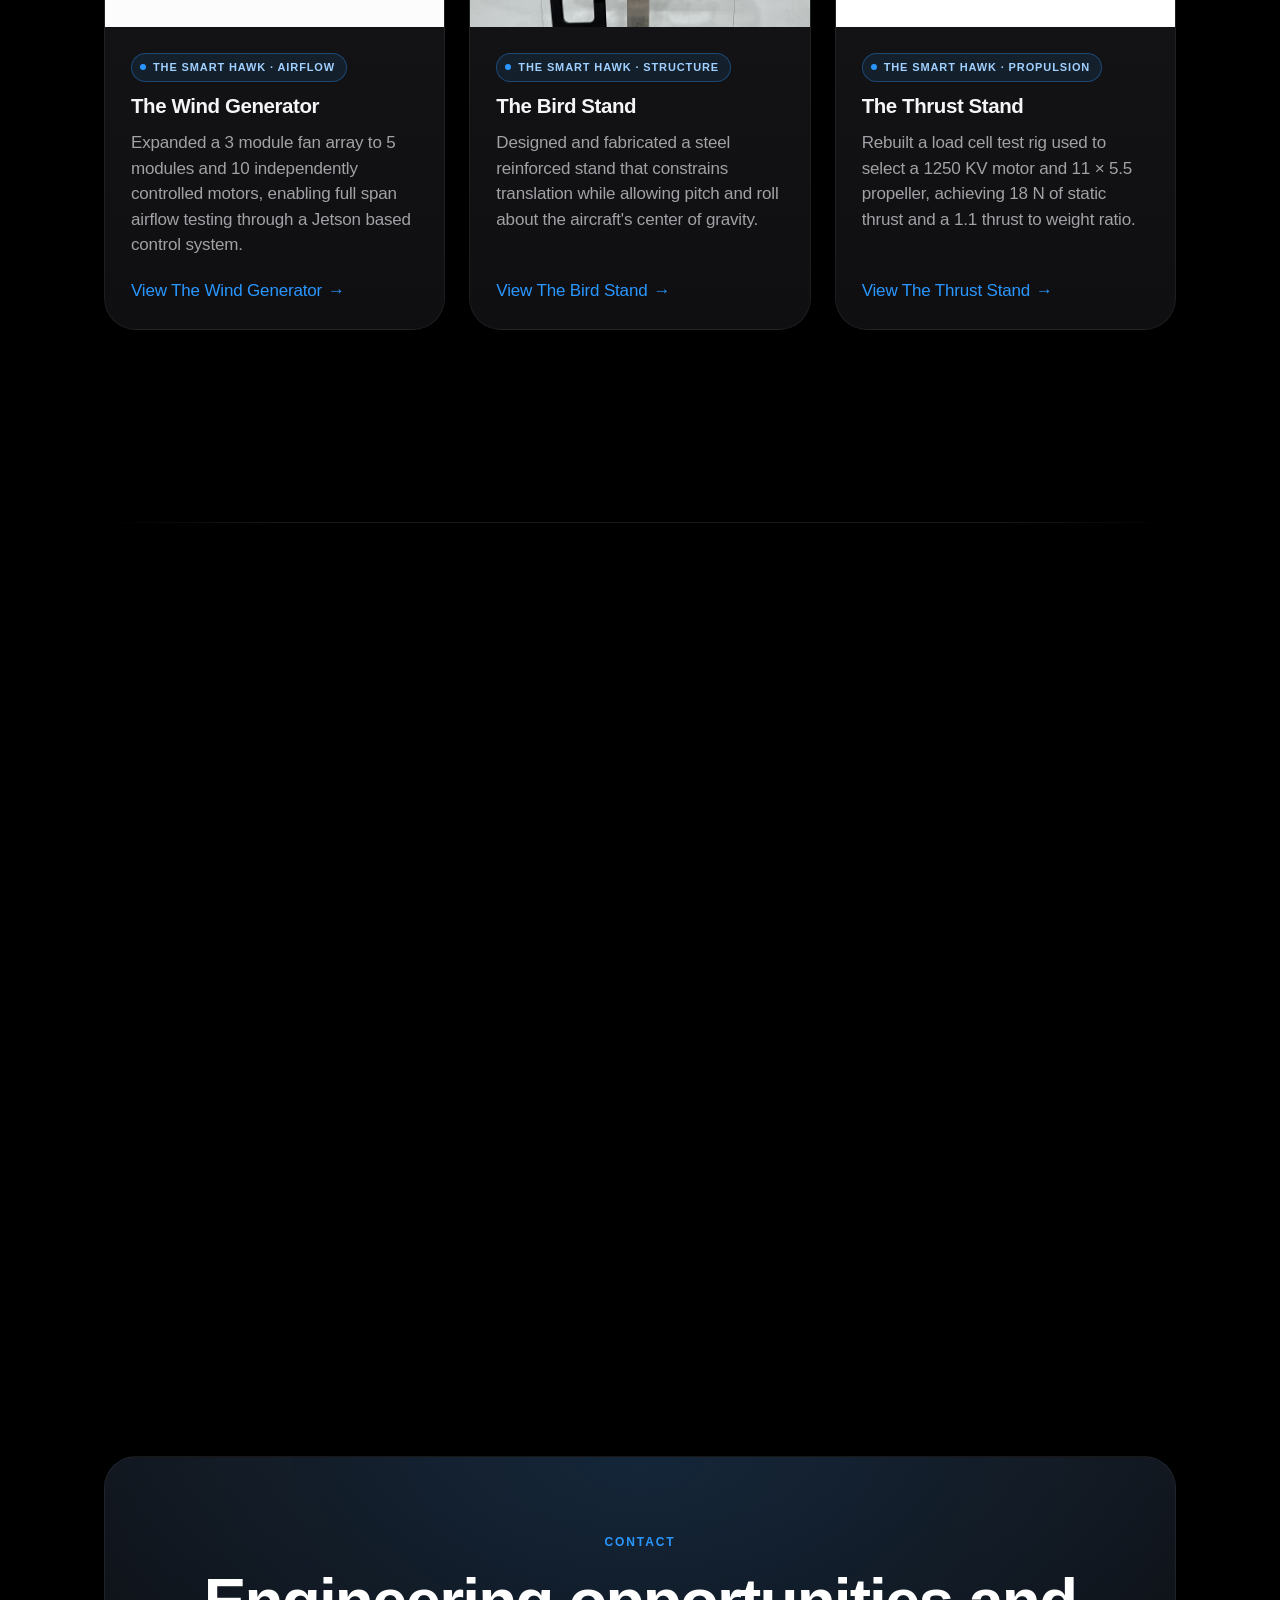
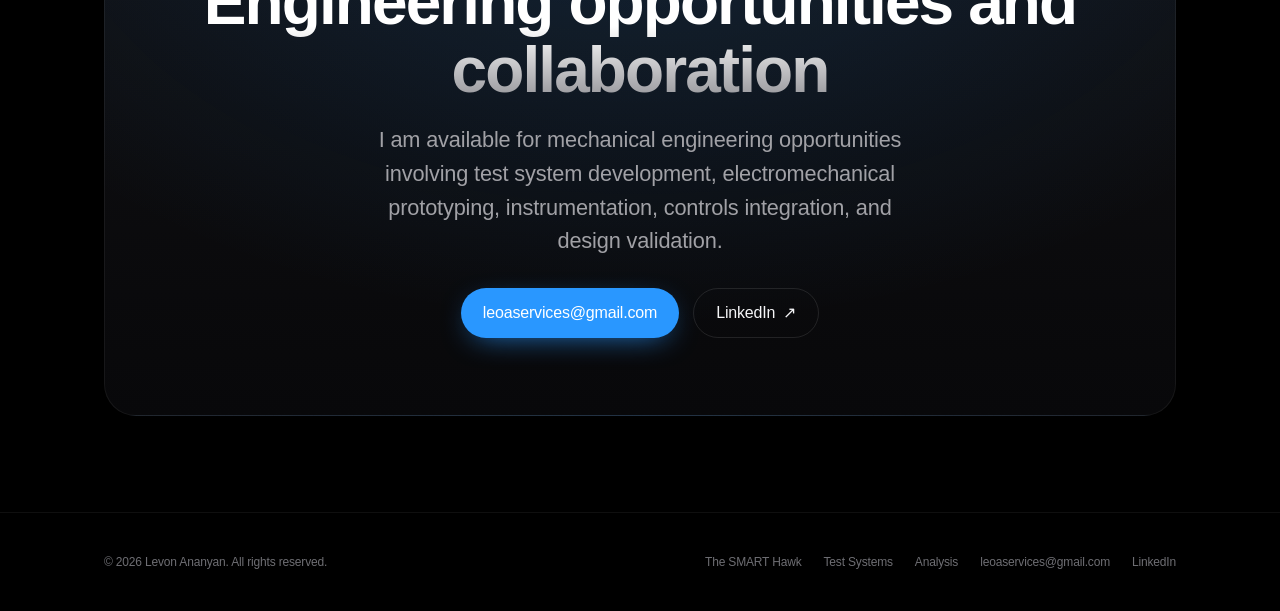
==== commit ed2f49ba: "Change name" ====
--- a/index.html
+++ b/index.html
@@ -20,7 +20,7 @@
   <div class="nav__inner">
     <a class="nav__brand" href="index.html">
       <span class="nav__mark">LA</span>
-      <span>Levon Ananyan</span>
+      <span>Dan Carter</span>
     </a>
     <nav>
       <ul class="nav__links">
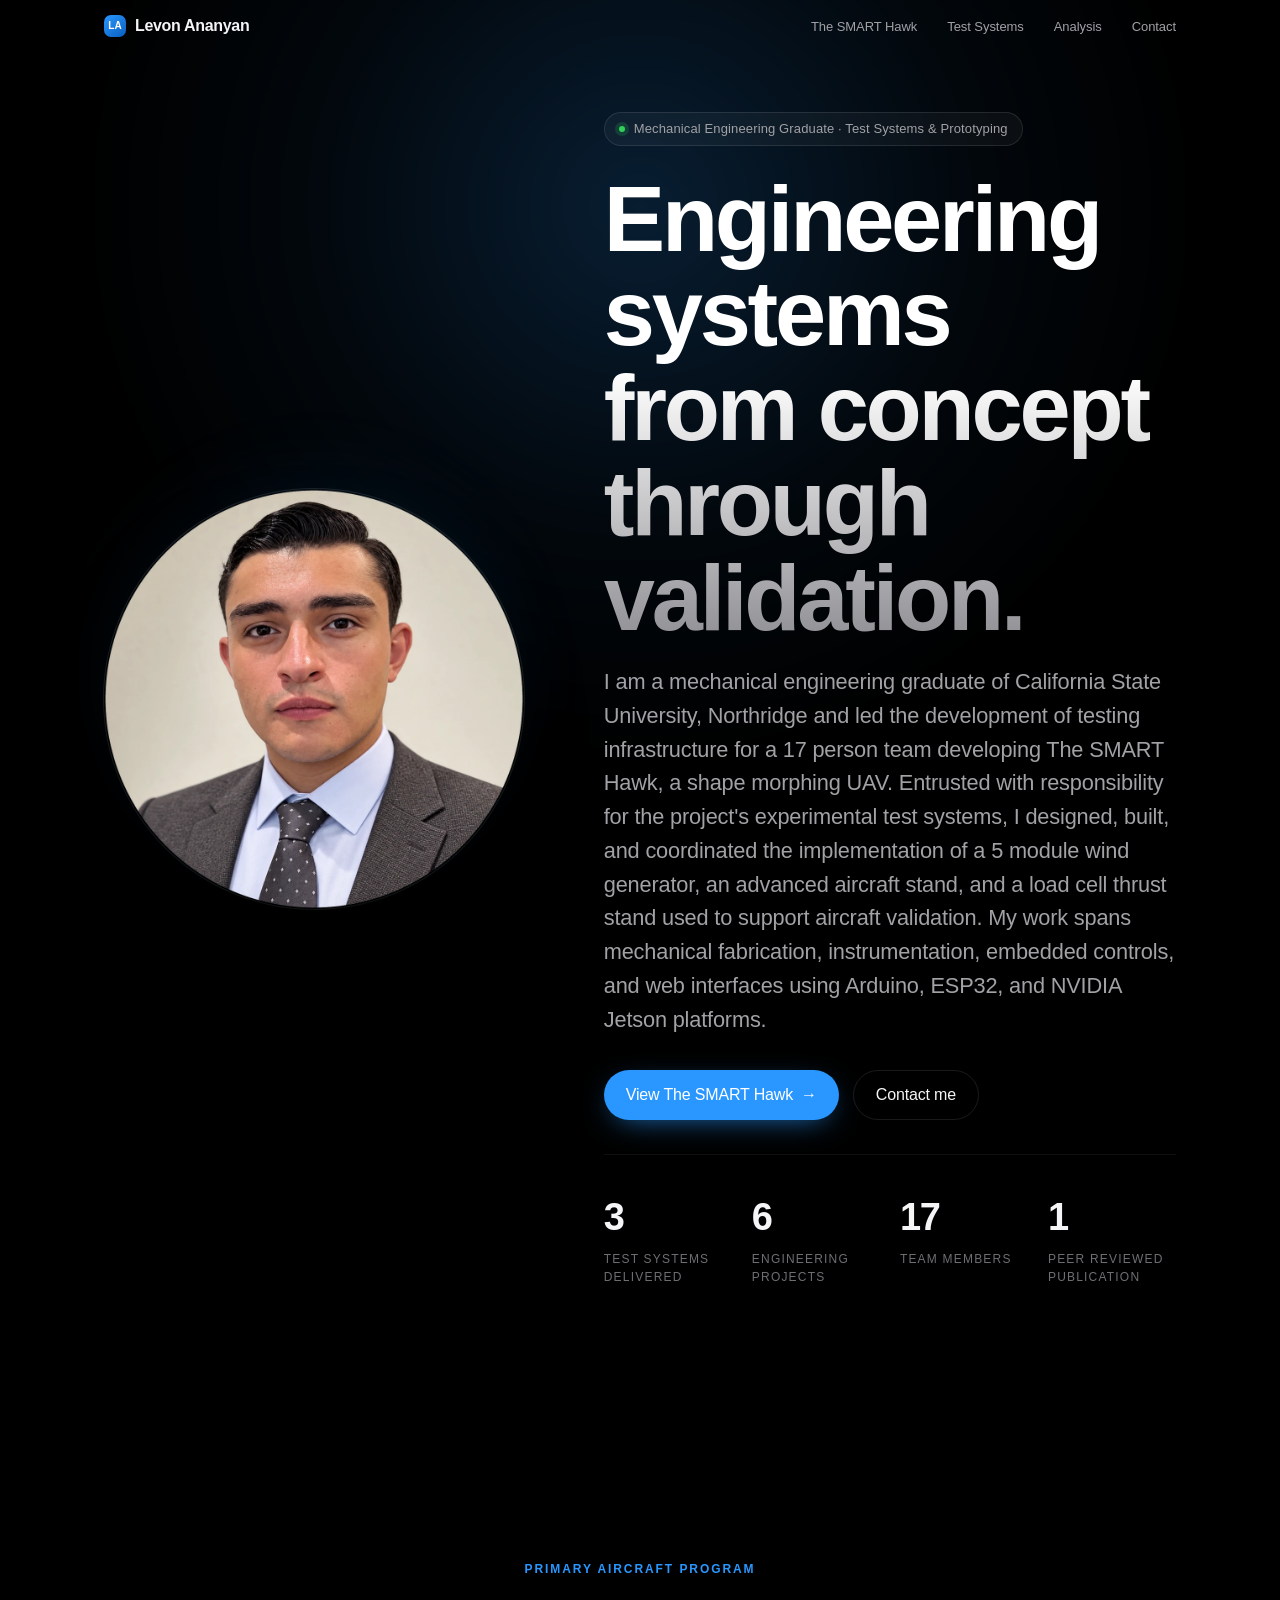
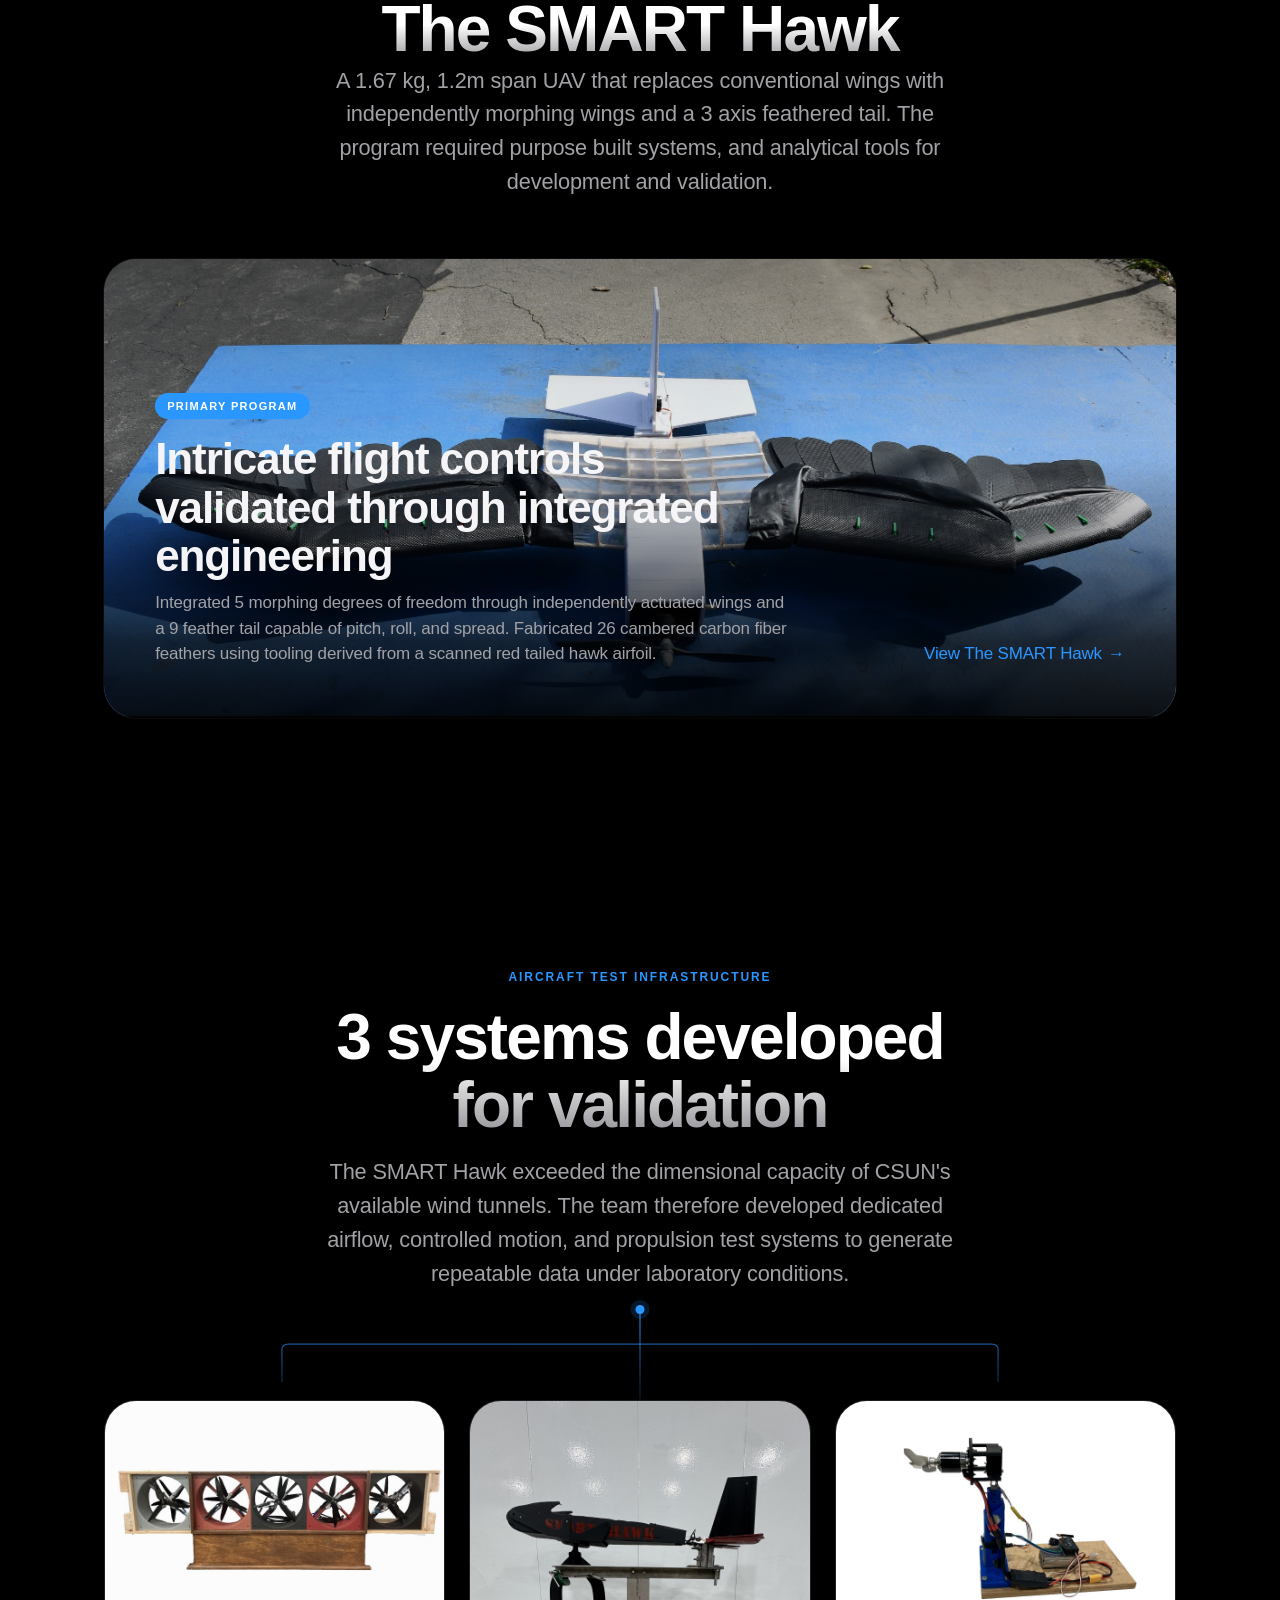
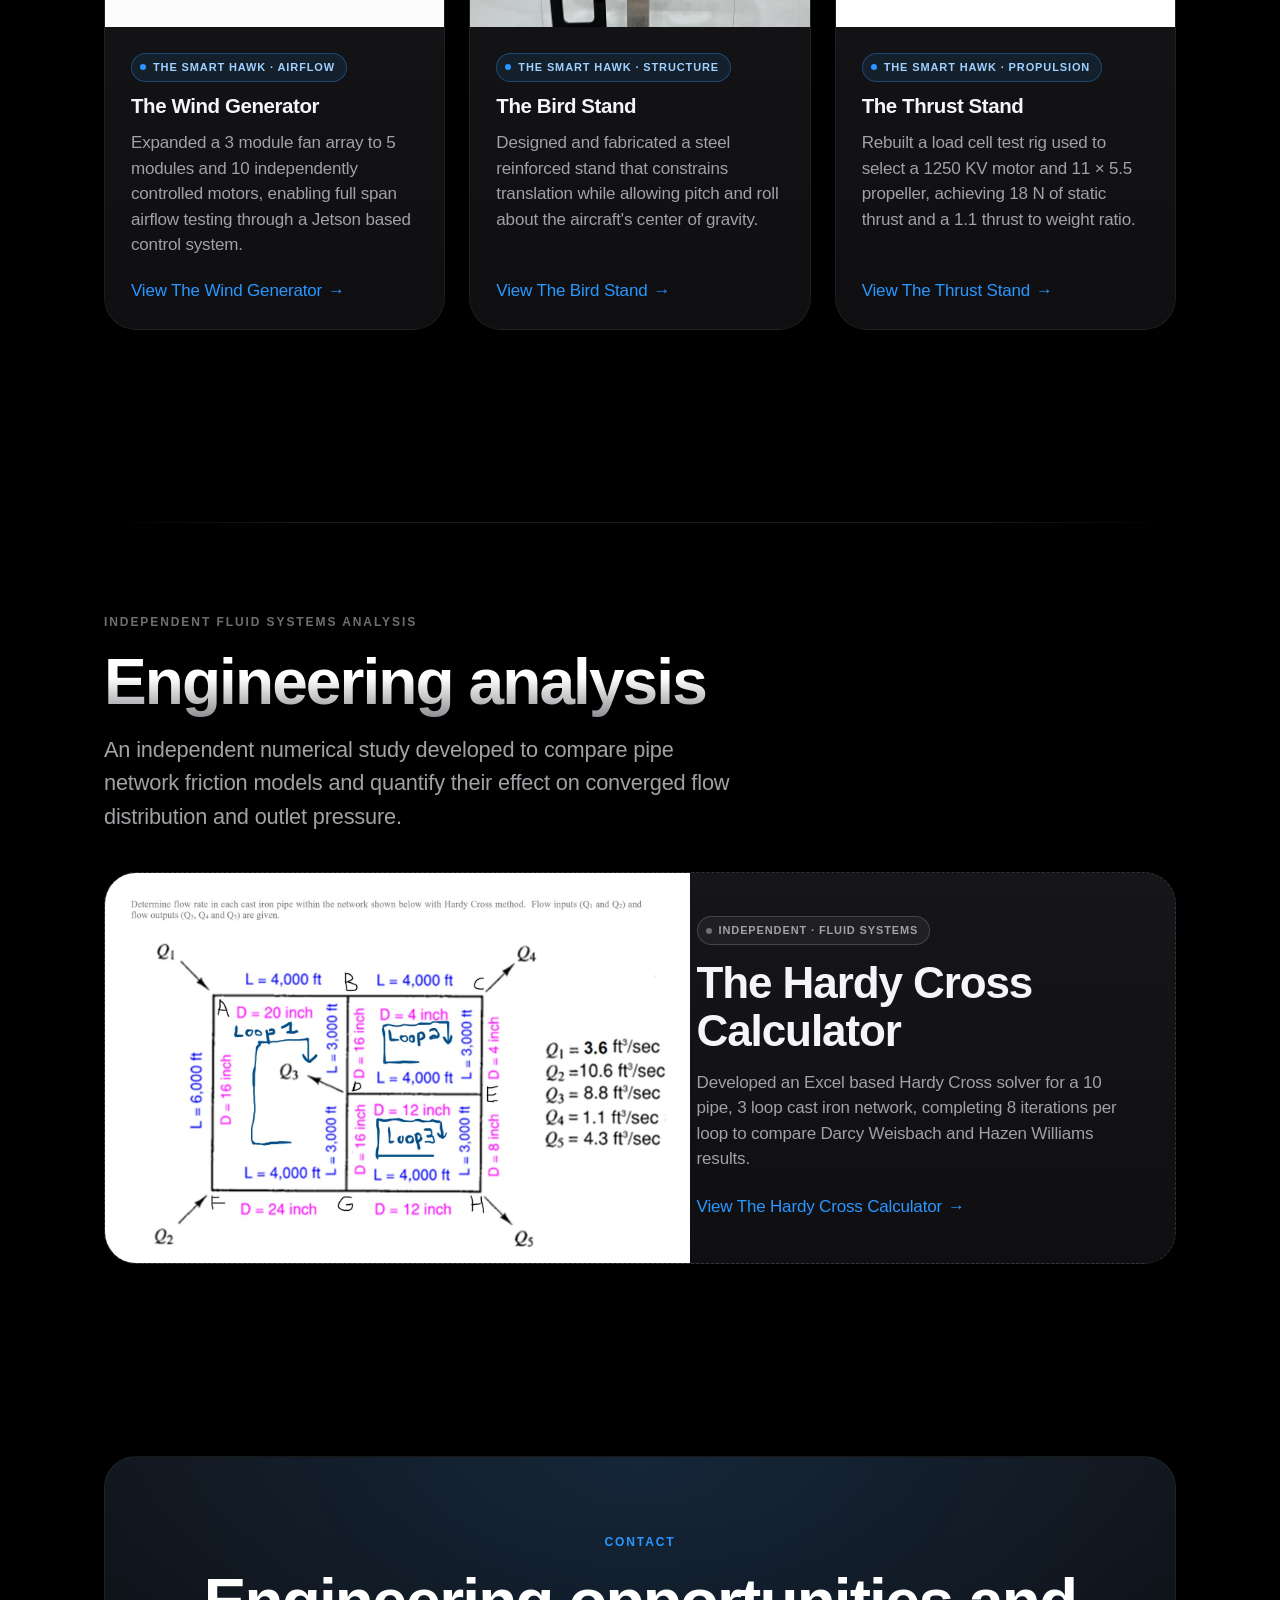
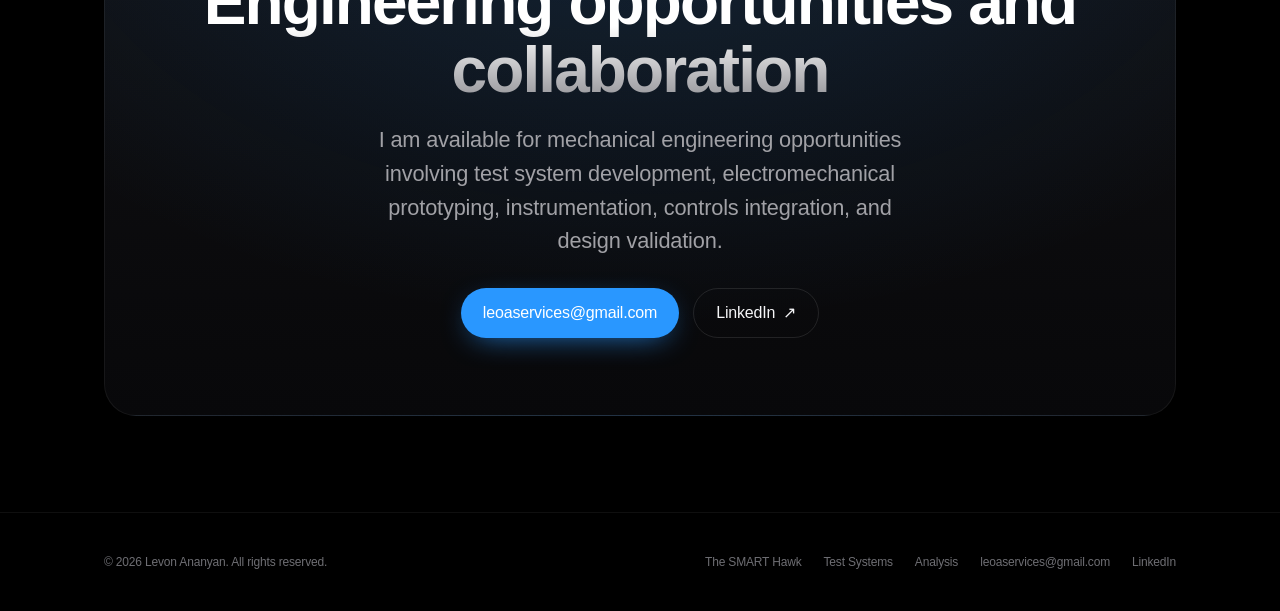
==== commit b2a2b98a: "REVERT" ====
--- a/index.html
+++ b/index.html
@@ -20,7 +20,7 @@
   <div class="nav__inner">
     <a class="nav__brand" href="index.html">
       <span class="nav__mark">LA</span>
-      <span>Dan Carter</span>
+      <span>Levon Ananyan</span>
     </a>
     <nav>
       <ul class="nav__links">
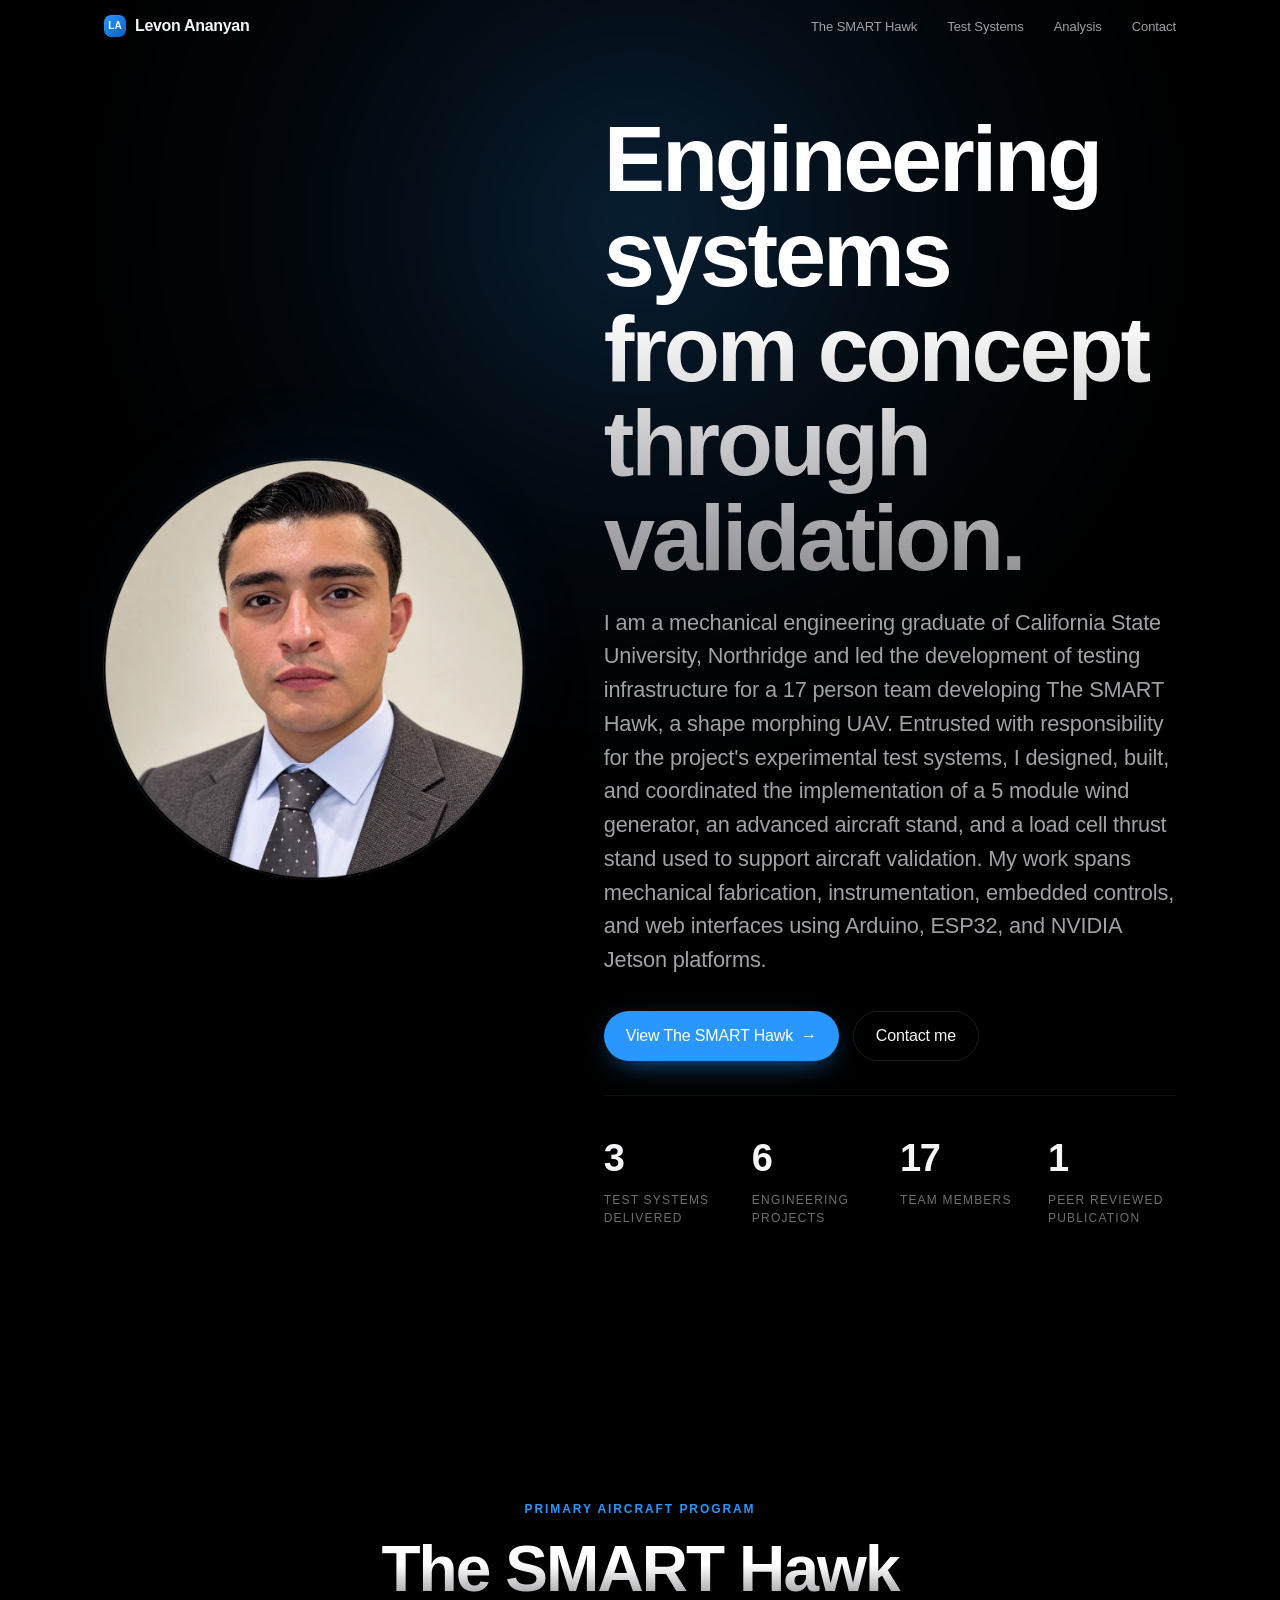
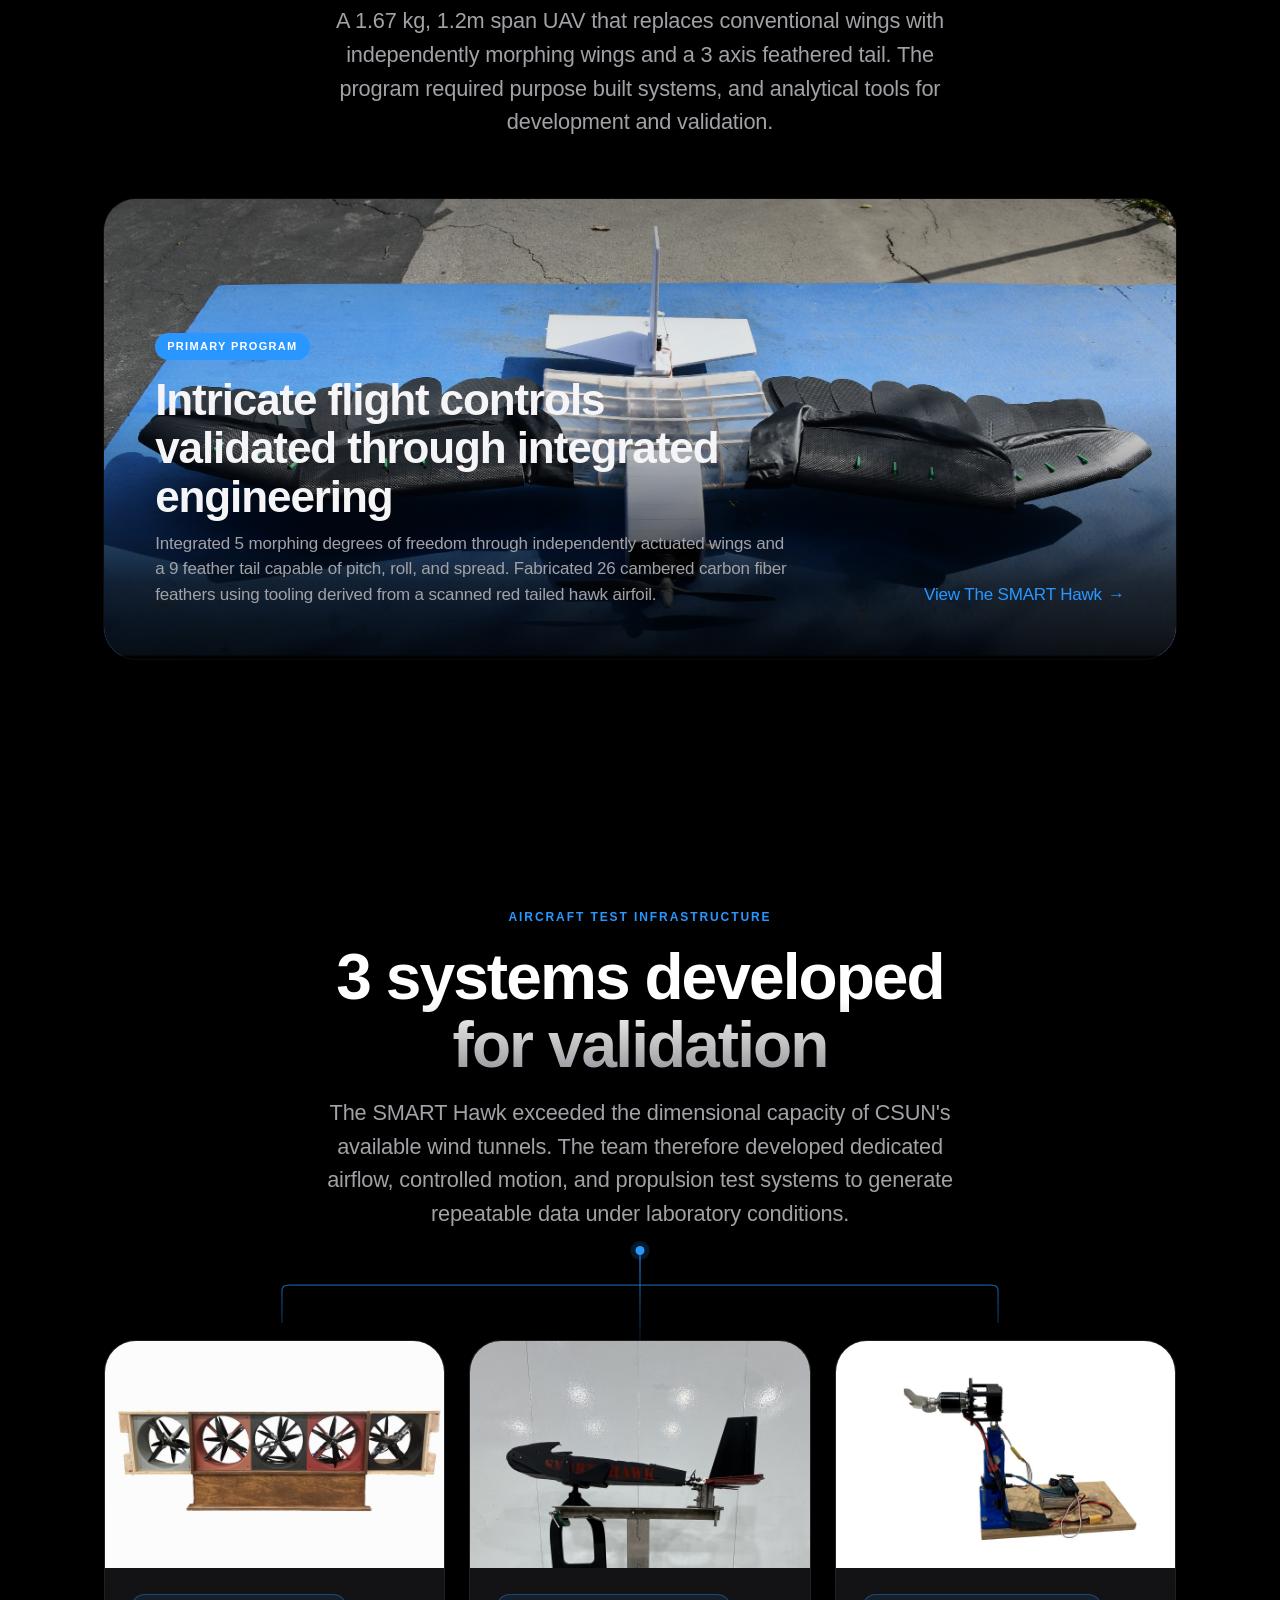
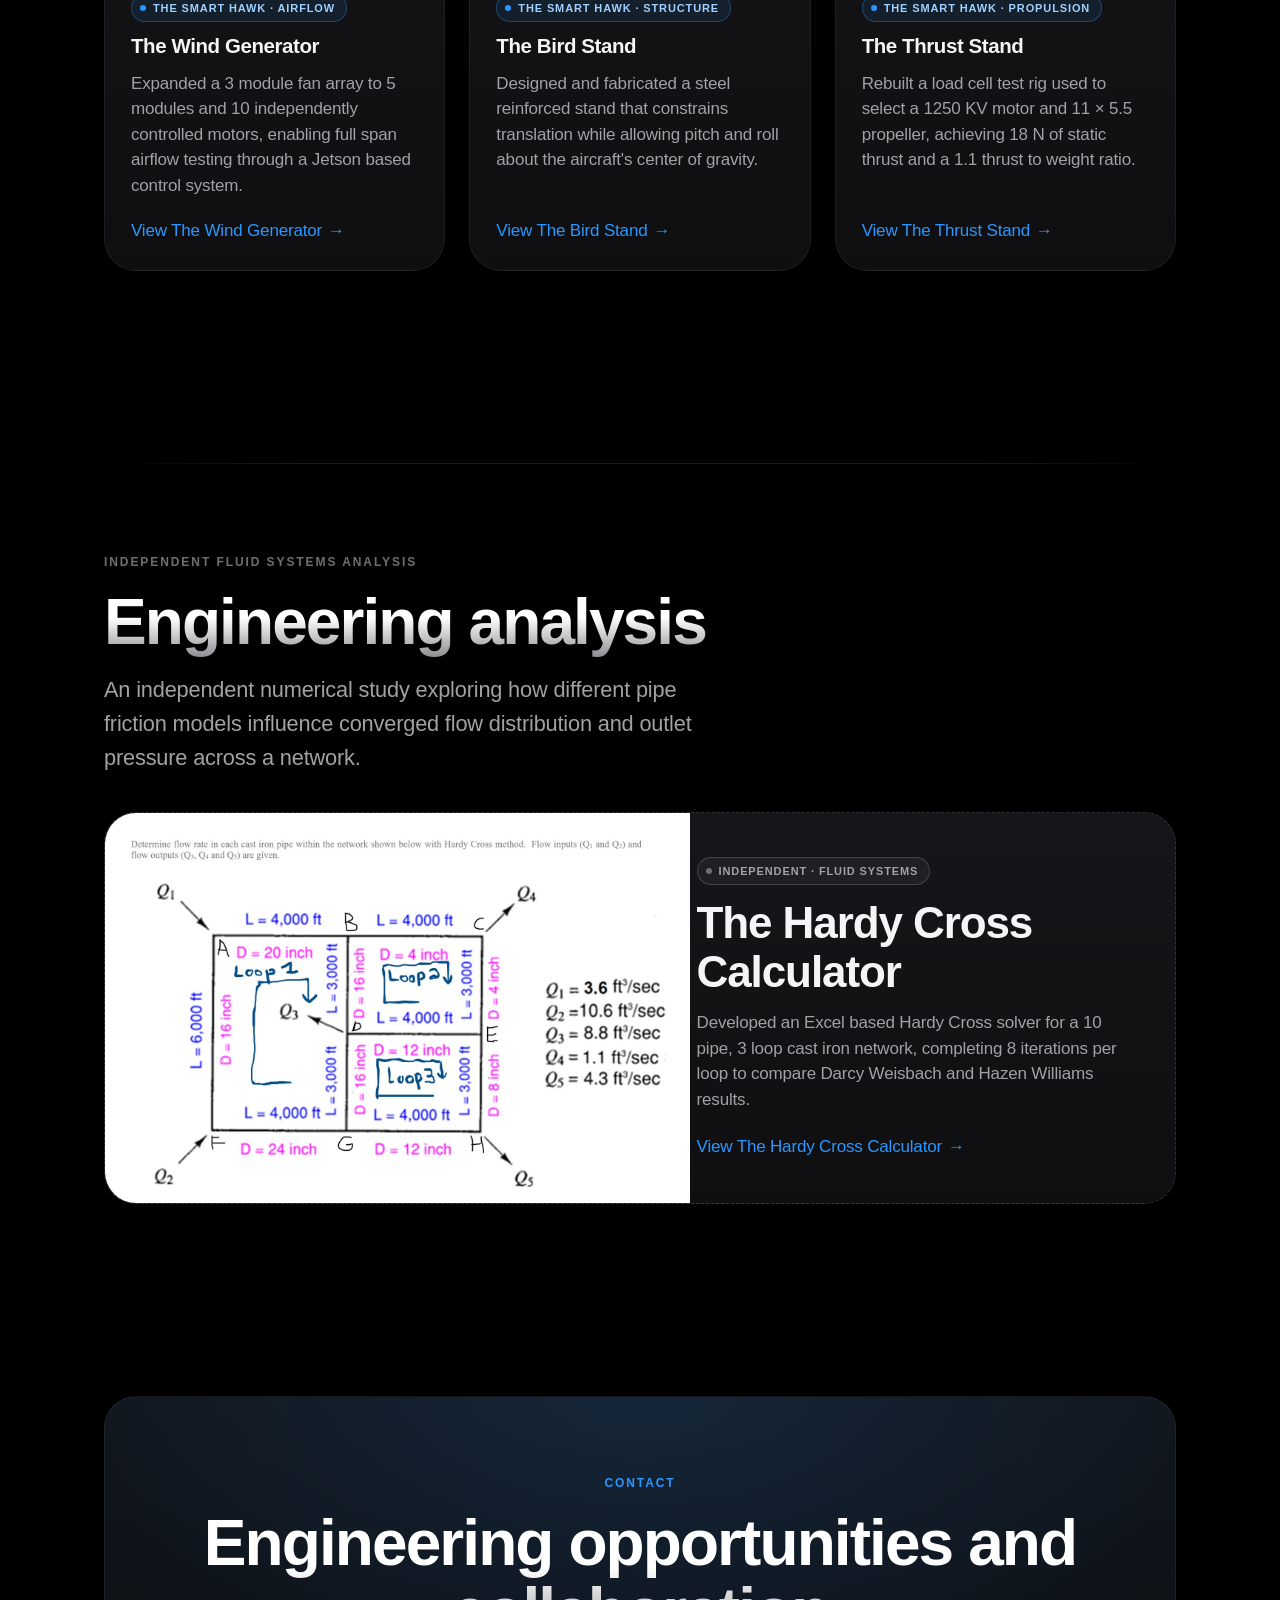
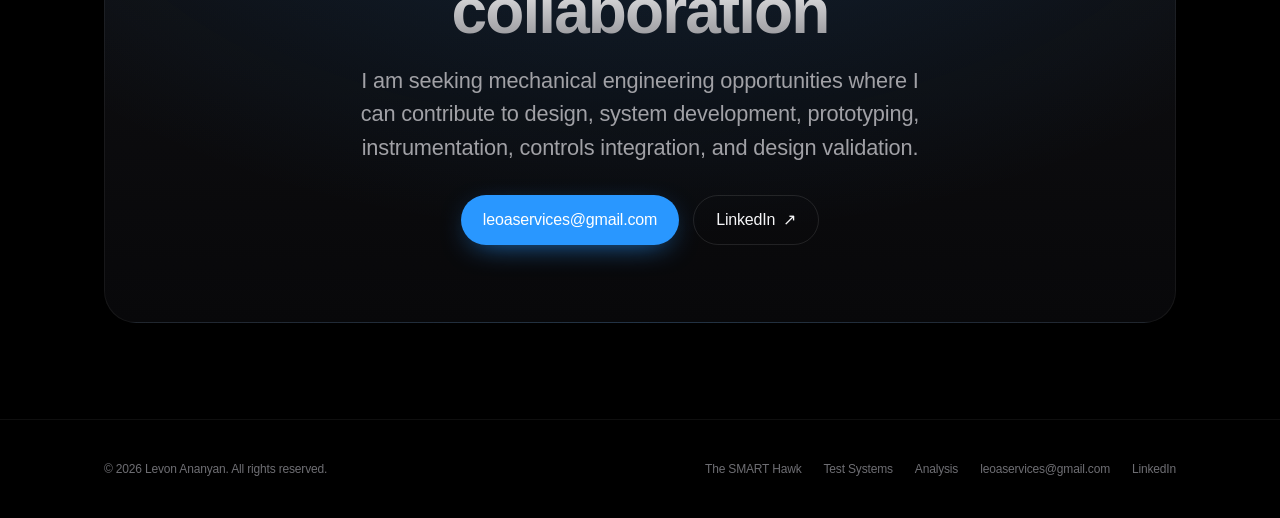
==== commit 71d73cc7: "Update portfolio text and remove homepage bubble" ====
--- a/index.html
+++ b/index.html
@@ -54,9 +54,6 @@
 
       <!-- DESCRIPTION OF ME -->
       <div>
-        <p class="hero__role" data-reveal style="--d:60ms">
-          <span class="dot" aria-hidden="true"></span> Mechanical Engineering Graduate · Test Systems &amp; Prototyping
-        </p>
         <h1 class="display gradient-text hero__name" data-reveal style="--d:140ms">
           Engineering systems<br>from concept<br>through validation.
         </h1>
@@ -216,8 +213,7 @@
       <p class="eyebrow" data-reveal style="color:var(--text-mute)">Independent fluid systems analysis</p>
       <h2 class="h1 gradient-text" data-reveal style="--d:80ms">Engineering analysis</h2>
       <p class="lead" data-reveal style="--d:160ms;max-width:640px;margin-top:16px">
-        An independent numerical study developed to compare pipe network friction models and
-        quantify their effect on converged flow distribution and outlet pressure.
+        An independent numerical study exploring how different pipe friction models influence converged flow distribution and outlet pressure across a network.
       </p>
     </div>
 
@@ -248,8 +244,7 @@
       <p class="eyebrow">Contact</p>
       <h2 class="h1 gradient-text" style="margin-bottom:18px">Engineering opportunities and collaboration</h2>
       <p class="lead" style="max-width:560px;margin:0 auto 30px">
-        I am available for mechanical engineering opportunities involving test system development,
-        electromechanical prototyping, instrumentation, controls integration, and design validation.
+        I am seeking mechanical engineering opportunities where I can contribute to design, system development, prototyping, instrumentation, controls integration, and design validation.
       </p>
       <div style="display:flex;gap:14px;justify-content:center;flex-wrap:wrap">
         <a class="btn" href="mailto:leoaservices@gmail.com">leoaservices@gmail.com</a>
